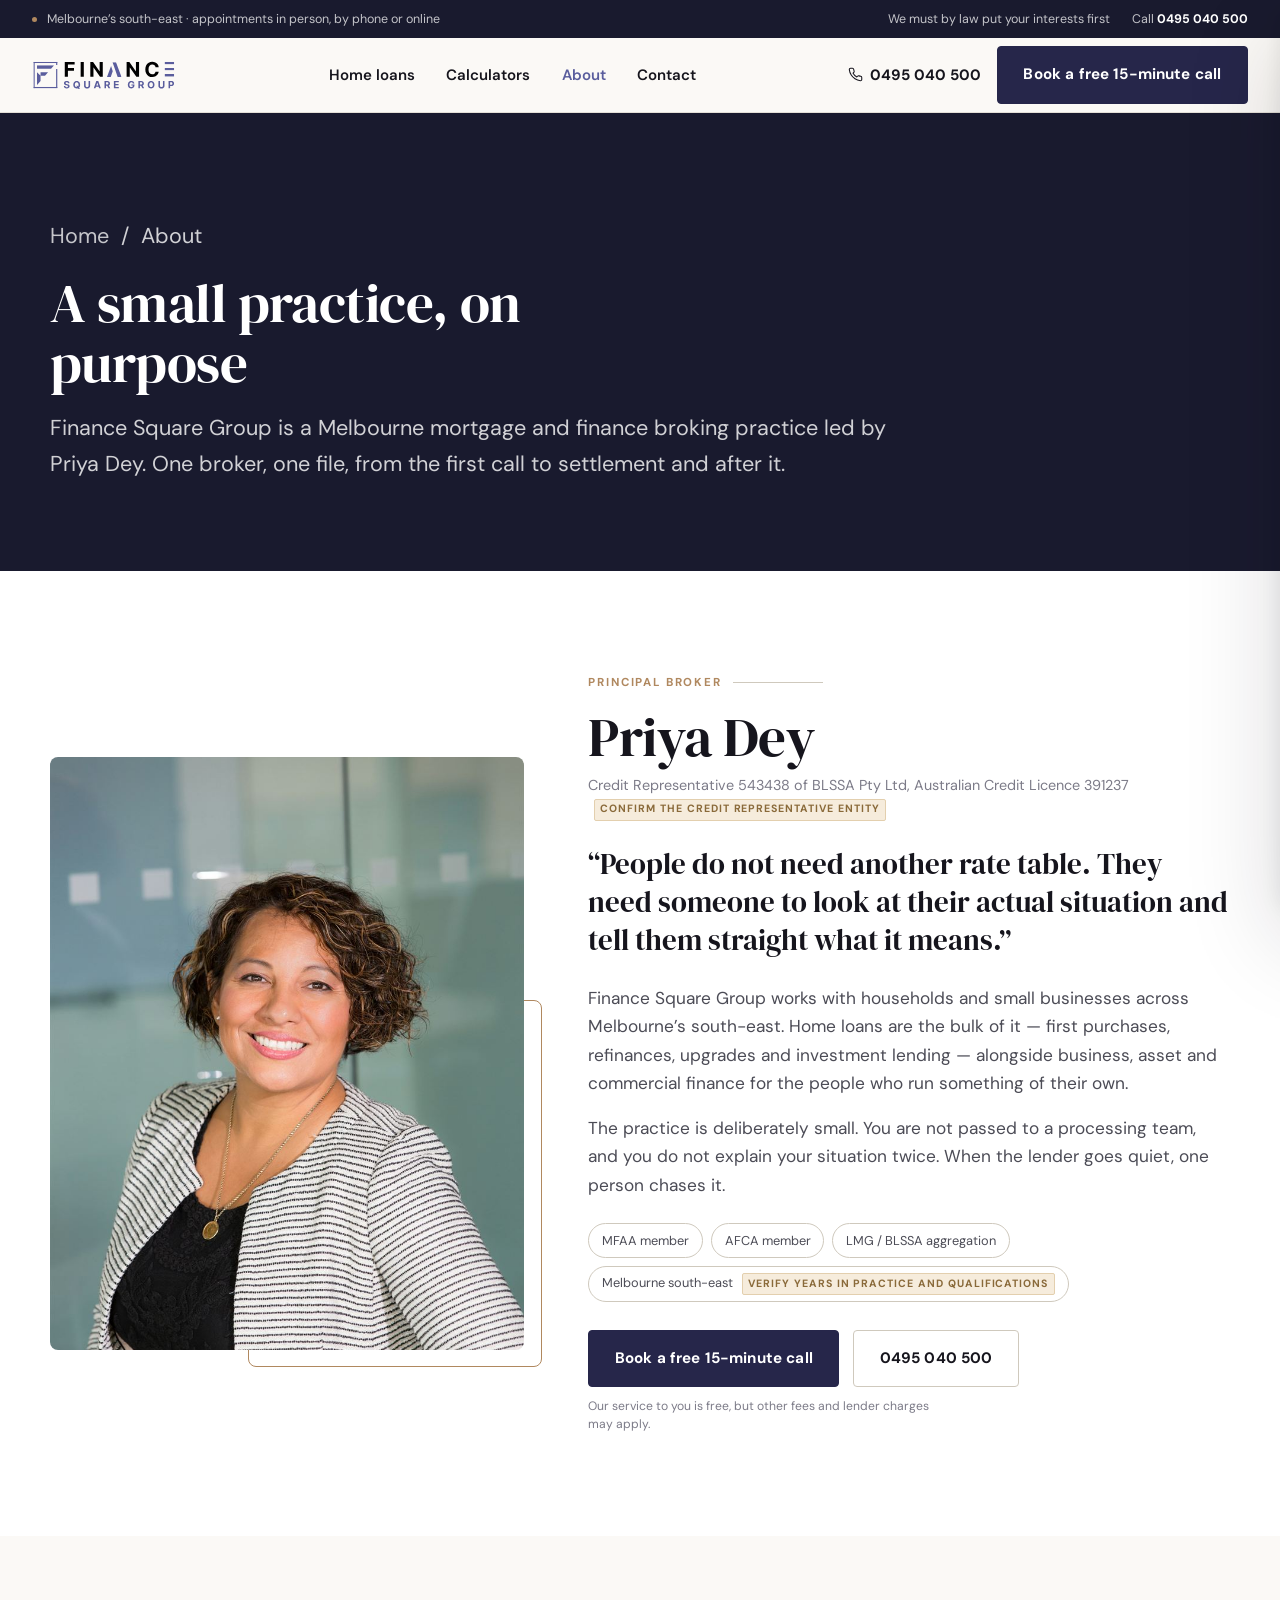
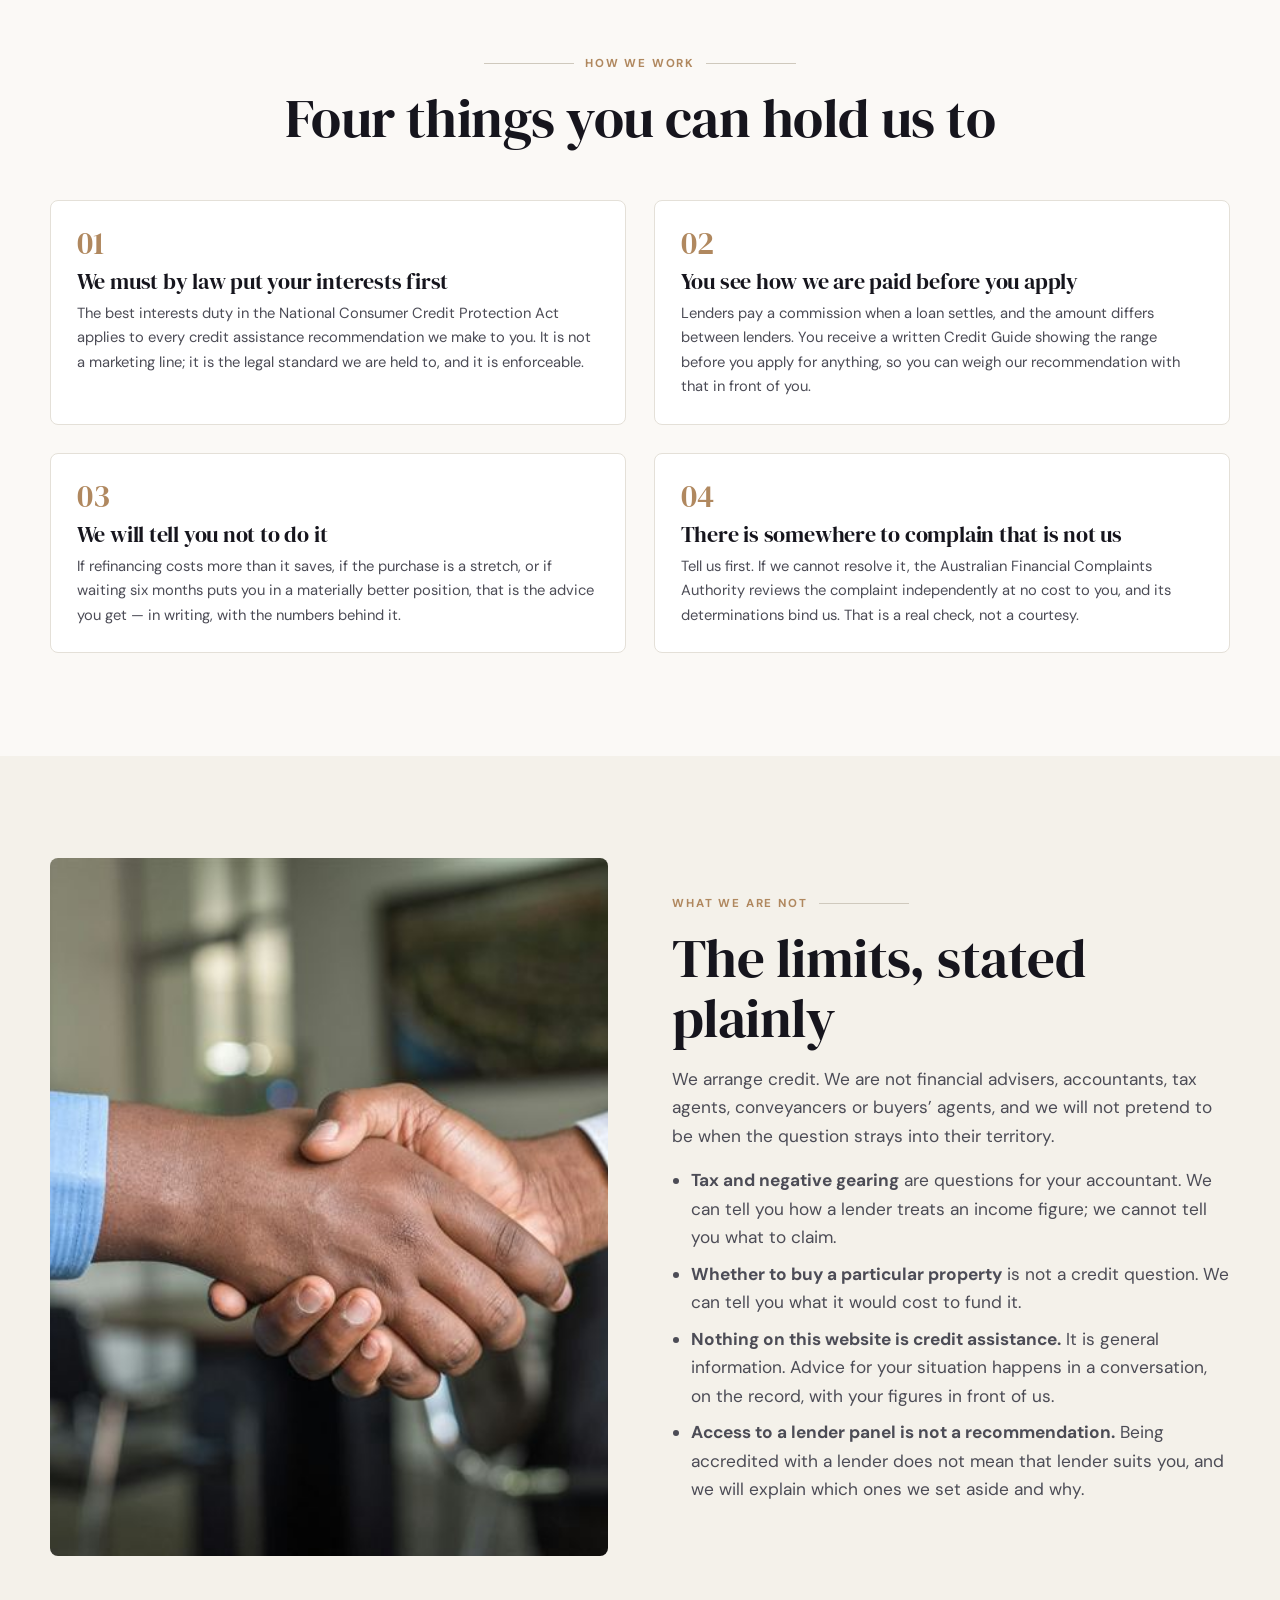
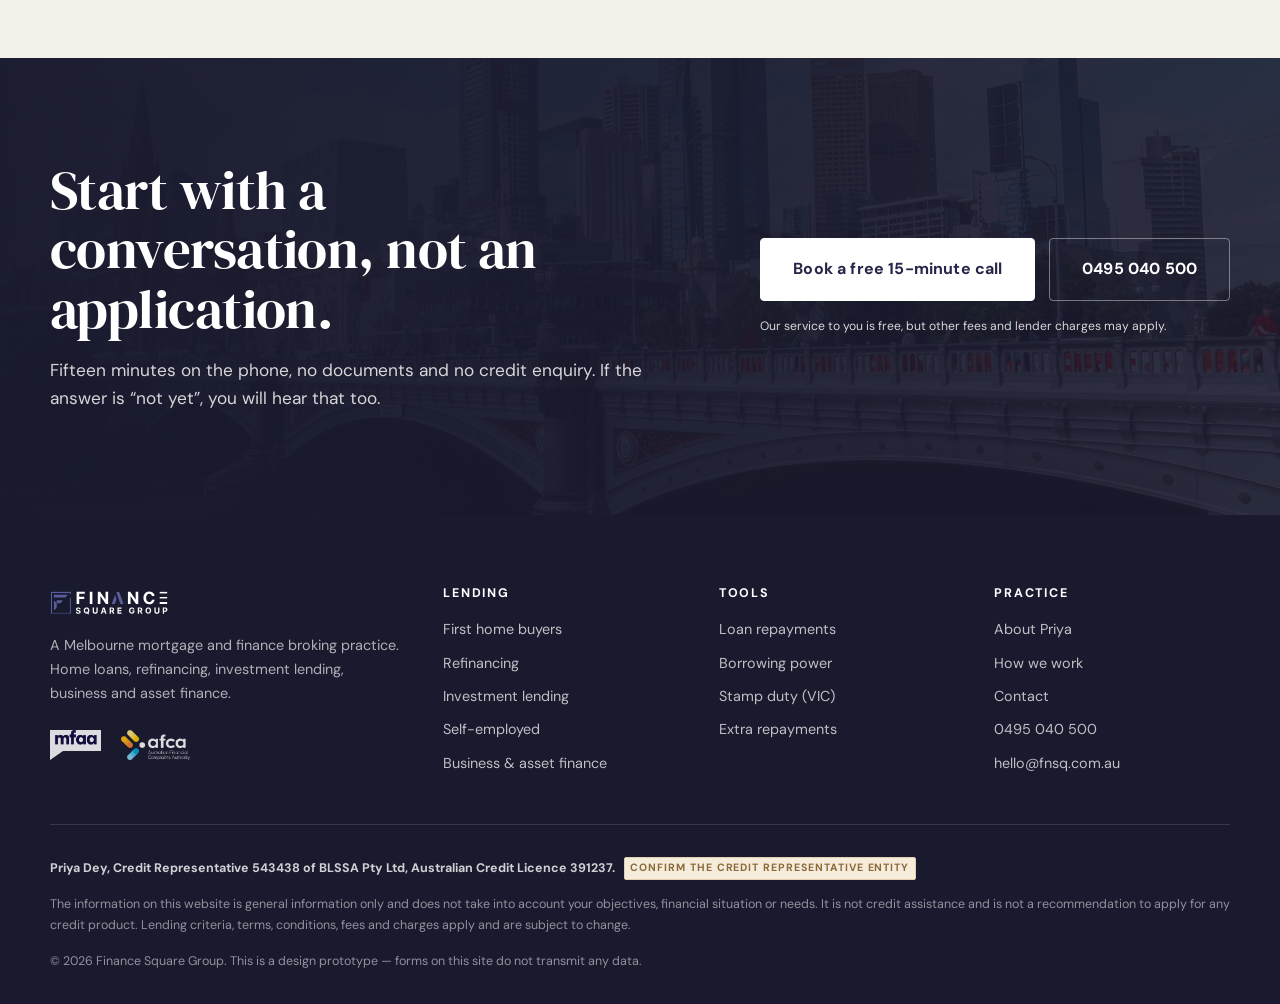
==== about.html @ 2ca4c27b "FNSQ Concept 1 "Established" — premium Australian mortgage broker Five-page static site for Finance " ====
<!DOCTYPE html>
<html lang="en-AU">
<head>
<meta charset="utf-8">
<meta name="viewport" content="width=device-width, initial-scale=1">
<title>About the practice | Finance Square Group</title>
<meta name="description" content="Finance Square Group is a small Melbourne mortgage and finance broking practice led by Priya Dey. How we work, how we are paid, and what you can hold us to.">
<link rel="preconnect" href="https://fonts.googleapis.com">
<link rel="preconnect" href="https://fonts.gstatic.com" crossorigin>
<link href="https://fonts.googleapis.com/css2?family=DM+Sans:wght@400;500;600;700;800&family=DM+Serif+Display&display=swap" rel="stylesheet">
<link rel="stylesheet" href="css/styles.css">
<link rel="icon" href="assets/brand/fnsq-logo.svg">
</head>
<body>
<a class="skip" href="#main">Skip to content</a>

<div class="utility">
  <div class="wrap-wide">
    <div class="utility-left"><span class="dot" aria-hidden="true"></span><span>Melbourne&rsquo;s south-east &middot; appointments in person, by phone or online</span></div>
    <div class="utility-right"><span class="hide-md">We must by law put your interests first</span><span class="tel">Call <a href="tel:+61495040500">0495 040 500</a></span></div>
  </div>
</div>

<header class="site-header">
  <div class="wrap-wide">
    <div class="nav">
      <a class="brand" href="index.html" aria-label="Finance Square Group home"><img src="assets/brand/fnsq-logo.svg" alt="Finance Square Group"></a>
      <ul class="nav-main">
        <li><a class="navlink" href="home-loans.html">Home loans</a></li>
        <li><a class="navlink" href="calculators.html">Calculators</a></li>
        <li><a class="navlink" href="about.html" aria-current="page">About</a></li>
        <li><a class="navlink" href="contact.html">Contact</a></li>
      </ul>
      <div class="nav-cta">
        <a class="nav-tel" href="tel:+61495040500"><svg width="15" height="15" viewBox="0 0 24 24" fill="none" aria-hidden="true"><path d="M22 16.9v3a2 2 0 01-2.2 2 19.8 19.8 0 01-8.6-3.1 19.5 19.5 0 01-6-6A19.8 19.8 0 012.1 4.2 2 2 0 014.1 2h3a2 2 0 012 1.7c.1 1 .4 1.9.7 2.8a2 2 0 01-.5 2.1L8.1 9.9a16 16 0 006 6l1.3-1.2a2 2 0 012.1-.5c.9.3 1.8.6 2.8.7a2 2 0 011.7 2z" stroke="currentColor" stroke-width="1.7" stroke-linejoin="round"/></svg><span class="telnum">0495 040 500</span></a>
        <a class="btn" href="contact.html">Book a free 15-minute call</a>
        <button class="burger" id="burger" type="button" aria-expanded="false" aria-controls="drawer" aria-label="Open menu"><span></span></button>
      </div>
    </div>
  </div>
</header>

<div class="scrim" id="scrim"></div>
<aside class="drawer" id="drawer" aria-label="Menu">
  <div class="drawer-top">
    <img src="assets/brand/fnsq-logo.svg" alt="Finance Square Group">
    <button class="drawer-close" id="drawerClose" type="button" aria-label="Close menu">&times;</button>
  </div>
  <nav>
    <a href="index.html">Home</a>
    <a href="home-loans.html">Home loans</a>
    <a href="calculators.html">Calculators</a>
    <a href="about.html">About</a>
    <a href="contact.html">Contact</a>
  </nav>
  <div class="drawer-foot">
    <a class="btn btn--block" href="contact.html">Book a free 15-minute call</a>
    <p class="freenote">Our service to you is free, but other fees and lender charges may apply.</p>
  </div>
</aside>

<main id="main">
  <section class="pagehead" data-hero>
    <div class="wrap">
      <p class="crumbs"><a href="index.html">Home</a> &nbsp;/&nbsp; About</p>
      <h1>A small practice, on purpose</h1>
      <p>Finance Square Group is a Melbourne mortgage and finance broking practice led by Priya Dey. One broker, one file, from the first call to settlement and after it.</p>
    </div>
  </section>

  <section class="section section--white">
    <div class="wrap">
      <div class="broker">
        <div class="broker-photo reveal">
          <img src="assets/img/broker-priya-1600.jpg" srcset="assets/img/broker-priya-800.jpg 800w, assets/img/broker-priya-1600.jpg 1600w" sizes="(max-width:880px) 100vw, 38vw" alt="Priya Dey, principal broker at Finance Square Group" width="1600" height="2400">
        </div>
        <div>
          <p class="eyebrow">Principal broker</p>
          <h2>Priya Dey</h2>
          <p class="small" style="margin:.4rem 0 1.6rem">Credit Representative 543438 of BLSSA Pty Ltd, Australian Credit Licence 391237 <span class="verify">confirm the credit representative entity</span></p>
          <p class="pullquote">&ldquo;People do not need another rate table. They need someone to look at their actual situation and tell them straight what it means.&rdquo;</p>
          <div class="prose">
            <p>Finance Square Group works with households and small businesses across Melbourne&rsquo;s south-east. Home loans are the bulk of it &mdash; first purchases, refinances, upgrades and investment lending &mdash; alongside business, asset and commercial finance for the people who run something of their own.</p>
            <p>The practice is deliberately small. You are not passed to a processing team, and you do not explain your situation twice. When the lender goes quiet, one person chases it.</p>
          </div>
          <ul class="creds">
            <li>MFAA member</li>
            <li>AFCA member</li>
            <li>LMG / BLSSA aggregation</li>
            <li>Melbourne south-east <span class="verify">verify years in practice and qualifications</span></li>
          </ul>
          <div class="btn-row" style="margin-top:1.75rem">
            <a class="btn" href="contact.html">Book a free 15-minute call</a>
            <a class="btn btn--ghost" href="tel:+61495040500">0495 040 500</a>
          </div>
          <p class="freenote">Our service to you is free, but other fees and lender charges may apply.</p>
        </div>
      </div>
    </div>
  </section>

  <section class="section" id="how">
    <div class="wrap">
      <div class="section-head center">
        <p class="eyebrow eyebrow--center">How we work</p>
        <h2>Four things you can hold us to</h2>
      </div>
      <div class="grid grid-2">
        <div class="icard reveal">
          <span class="num">01</span>
          <h3>We must by law put your interests first</h3>
          <p>The best interests duty in the National Consumer Credit Protection Act applies to every credit assistance recommendation we make to you. It is not a marketing line; it is the legal standard we are held to, and it is enforceable.</p>
        </div>
        <div class="icard reveal">
          <span class="num">02</span>
          <h3>You see how we are paid before you apply</h3>
          <p>Lenders pay a commission when a loan settles, and the amount differs between lenders. You receive a written Credit Guide showing the range before you apply for anything, so you can weigh our recommendation with that in front of you.</p>
        </div>
        <div class="icard reveal">
          <span class="num">03</span>
          <h3>We will tell you not to do it</h3>
          <p>If refinancing costs more than it saves, if the purchase is a stretch, or if waiting six months puts you in a materially better position, that is the advice you get &mdash; in writing, with the numbers behind it.</p>
        </div>
        <div class="icard reveal">
          <span class="num">04</span>
          <h3>There is somewhere to complain that is not us</h3>
          <p>Tell us first. If we cannot resolve it, the Australian Financial Complaints Authority reviews the complaint independently at no cost to you, and its determinations bind us. That is a real check, not a courtesy.</p>
        </div>
      </div>
    </div>
  </section>

  <section class="section section--paper2">
    <div class="wrap">
      <div class="split">
        <div class="split-media reveal">
          <img src="assets/img/handshake-1600.jpg" srcset="assets/img/handshake-800.jpg 800w, assets/img/handshake-1600.jpg 1600w" sizes="(max-width:880px) 100vw, 46vw" alt="Two people shaking hands after a meeting" loading="lazy" width="1600" height="1068">
        </div>
        <div>
          <p class="eyebrow">What we are not</p>
          <h2>The limits, stated plainly</h2>
          <div class="prose" style="margin-top:1rem">
            <p>We arrange credit. We are not financial advisers, accountants, tax agents, conveyancers or buyers&rsquo; agents, and we will not pretend to be when the question strays into their territory.</p>
            <ul>
              <li><strong>Tax and negative gearing</strong> are questions for your accountant. We can tell you how a lender treats an income figure; we cannot tell you what to claim.</li>
              <li><strong>Whether to buy a particular property</strong> is not a credit question. We can tell you what it would cost to fund it.</li>
              <li><strong>Nothing on this website is credit assistance.</strong> It is general information. Advice for your situation happens in a conversation, on the record, with your figures in front of us.</li>
              <li><strong>Access to a lender panel is not a recommendation.</strong> Being accredited with a lender does not mean that lender suits you, and we will explain which ones we set aside and why.</li>
            </ul>
          </div>
        </div>
      </div>
    </div>
  </section>

  <section class="ctaband section">
    <img class="bg" src="assets/img/melbourne-city-1600.jpg" srcset="assets/img/melbourne-city-800.jpg 800w, assets/img/melbourne-city-1600.jpg 1600w" sizes="100vw" alt="" loading="lazy">
    <div class="wrap">
      <div class="inner">
        <div>
          <h2>Start with a conversation, not an application.</h2>
          <p>Fifteen minutes on the phone, no documents and no credit enquiry. If the answer is &ldquo;not yet&rdquo;, you will hear that too.</p>
        </div>
        <div>
          <div class="btn-row">
            <a class="btn btn--onDark btn--lg" href="contact.html">Book a free 15-minute call</a>
            <a class="btn btn--ghostDark btn--lg" href="tel:+61495040500">0495 040 500</a>
          </div>
          <p class="freenote freenote--dark">Our service to you is free, but other fees and lender charges may apply.</p>
        </div>
      </div>
    </div>
  </section>
</main>

<footer class="site-footer">
  <div class="wrap">
    <div class="footer-grid">
      <div>
        <div class="footer-logo"><img src="assets/brand/fnsq-logo-white.svg" alt="Finance Square Group"></div>
        <p>A Melbourne mortgage and finance broking practice. Home loans, refinancing, investment lending, business and asset finance.</p>
        <div class="footer-badges">
          <img src="assets/brand/fnsq-badge-mfaa.png" alt="MFAA member">
          <img src="assets/brand/fnsq-badge-afca.png" alt="AFCA member">
        </div>
      </div>
      <div><h4>Lending</h4><ul>
        <li><a href="home-loans.html#first-home">First home buyers</a></li>
        <li><a href="home-loans.html#refinance">Refinancing</a></li>
        <li><a href="home-loans.html#invest">Investment lending</a></li>
        <li><a href="home-loans.html#self-employed">Self-employed</a></li>
        <li><a href="home-loans.html#business">Business &amp; asset finance</a></li>
      </ul></div>
      <div><h4>Tools</h4><ul>
        <li><a href="calculators.html">Loan repayments</a></li>
        <li><a href="calculators.html">Borrowing power</a></li>
        <li><a href="calculators.html">Stamp duty (VIC)</a></li>
        <li><a href="calculators.html">Extra repayments</a></li>
      </ul></div>
      <div><h4>Practice</h4><ul>
        <li><a href="about.html">About Priya</a></li>
        <li><a href="about.html#how">How we work</a></li>
        <li><a href="contact.html">Contact</a></li>
        <li><a href="tel:+61495040500">0495 040 500</a></li>
        <li><a href="mailto:hello@fnsq.com.au">hello@fnsq.com.au</a></li>
      </ul></div>
    </div>
    <div class="legal">
      <p><strong>Priya Dey, Credit Representative 543438 of BLSSA Pty Ltd, Australian Credit Licence 391237.</strong> <span class="verify">confirm the credit representative entity</span></p>
      <p>The information on this website is general information only and does not take into account your objectives, financial situation or needs. It is not credit assistance and is not a recommendation to apply for any credit product. Lending criteria, terms, conditions, fees and charges apply and are subject to change.</p>
      <p>&copy; <span id="year">2026</span> Finance Square Group. This is a design prototype &mdash; forms on this site do not transmit any data.</p>
    </div>
  </div>
</footer>

<div class="mobilebar" id="mobilebar">
  <a class="btn btn--ghost" href="tel:+61495040500">Call now</a>
  <a class="btn" href="contact.html">Book a call</a>
</div>

<script src="js/site.js"></script>
</body>
</html>
---- css/styles.css ----
/* ==========================================================================
   FINANCE SQUARE GROUP - CONCEPT 1 "ESTABLISHED"
   Premium Australian mortgage broker. Editorial-classic, photography-led.
   Plain CSS, no build step. Edit tokens in section 01 to re-skin.
   --------------------------------------------------------------------------
   01 Tokens          08 Trust strip     15 Testimonials
   02 Reset & base    09 Cards & grids   16 FAQ
   03 Layout          10 Split feature   17 CTA band
   04 Typography      11 Lender panel    18 Forms
   05 Buttons         12 Calculators     19 Footer
   06 Header/nav      13 Process         20 Utilities & motion
   07 Hero            14 Broker
   ========================================================================== */

/* 01 Tokens ------------------------------------------------------------- */
:root{
  --ink:#16151d;
  --ink-soft:#4c4c56;
  --muted:#7c7b88;
  --indigo:#5a5d9d;
  --indigo-deep:#26264a;
  --indigo-night:#191a2e;
  --tan:#b0885f;
  --tan-soft:#e9dccc;
  --green:#3f7a63;

  --paper:#fbf9f6;
  --paper-2:#f4f1ea;
  --white:#ffffff;
  --line:#e4e0d8;
  --line-strong:#cfc9bd;

  --serif:"DM Serif Display",Georgia,"Times New Roman",serif;
  --sans:"DM Sans",-apple-system,BlinkMacSystemFont,"Segoe UI",Roboto,Helvetica,Arial,sans-serif;

  --step--1:clamp(.82rem,.79rem + .14vw,.9rem);
  --step-0:clamp(1rem,.96rem + .18vw,1.08rem);
  --step-1:clamp(1.15rem,1.08rem + .34vw,1.35rem);
  --step-2:clamp(1.4rem,1.26rem + .7vw,1.85rem);
  --step-3:clamp(1.75rem,1.5rem + 1.25vw,2.6rem);
  --step-4:clamp(2.15rem,1.7rem + 2.2vw,3.6rem);
  --step-5:clamp(2.5rem,1.85rem + 3.1vw,4.35rem);

  --gap:1.25rem;
  --pad:clamp(1.15rem,4vw,2rem);
  --section:clamp(3.5rem,8vw,7rem);
  --wrap:1180px;
  --wrap-wide:1400px;

  --radius:4px;
  --radius-lg:8px;
  --shadow-sm:0 1px 2px rgba(22,21,29,.05),0 4px 14px rgba(22,21,29,.05);
  --shadow:0 2px 6px rgba(22,21,29,.06),0 18px 46px rgba(22,21,29,.10);
  --shadow-lg:0 8px 20px rgba(22,21,29,.08),0 40px 90px rgba(22,21,29,.16);
  --ease:cubic-bezier(.22,.61,.36,1);
}

/* 02 Reset & base ------------------------------------------------------- */
*,*::before,*::after{box-sizing:border-box}
html{-webkit-text-size-adjust:100%;scroll-behavior:smooth}
@media (prefers-reduced-motion:reduce){html{scroll-behavior:auto}}
body{
  margin:0;background:var(--paper);color:var(--ink-soft);
  font-family:var(--sans);font-size:var(--step-0);line-height:1.65;
  -webkit-font-smoothing:antialiased;overflow-x:hidden;
}
img,svg,video{max-width:100%;display:block}
img{height:auto}
a{color:inherit}
button,input,select,textarea{font:inherit;color:inherit}
hr{border:0;border-top:1px solid var(--line);margin:0}
::selection{background:var(--tan);color:#fff}
:focus-visible{outline:2px solid var(--indigo);outline-offset:3px;border-radius:2px}
.skip{position:absolute;left:-9999px;top:0;background:var(--indigo-deep);color:#fff;padding:.7rem 1rem;z-index:200}
.skip:focus{left:.5rem;top:.5rem}

/* 03 Layout ------------------------------------------------------------- */
.wrap{width:min(100% - (var(--pad) * 2),var(--wrap));margin-inline:auto}
.wrap-wide{width:min(100% - (var(--pad) * 2),var(--wrap-wide));margin-inline:auto}
.section{padding-block:var(--section)}
.section--tight{padding-block:clamp(2.5rem,5vw,4rem)}
.section--paper2{background:var(--paper-2)}
.section--white{background:var(--white)}
.stack>*+*{margin-top:var(--gap)}
.center{text-align:center}

/* 04 Typography --------------------------------------------------------- */
h1,h2,h3,h4{font-family:var(--serif);font-weight:400;color:var(--ink);line-height:1.08;margin:0;letter-spacing:-.01em}
h1{font-size:var(--step-5)}
h2{font-size:var(--step-4)}
h3{font-size:var(--step-2)}
h4{font-size:var(--step-1)}
p{margin:0}
.lede{font-size:var(--step-1);line-height:1.55;color:var(--ink-soft);max-width:60ch}
.eyebrow{
  font-family:var(--sans);font-size:.72rem;font-weight:700;letter-spacing:.16em;
  text-transform:uppercase;color:var(--tan);display:flex;align-items:center;gap:.7rem;margin:0 0 1rem
}
.eyebrow::after{content:"";flex:1;height:1px;background:var(--line-strong);max-width:90px}
.eyebrow--center{justify-content:center}
.eyebrow--center::before{content:"";flex:1;height:1px;background:var(--line-strong);max-width:90px}
.section-head{max-width:64ch;margin-bottom:clamp(2rem,4vw,3.25rem)}
.section-head.center{margin-inline:auto}
.section-head p{margin-top:1rem}
.small{font-size:var(--step--1);color:var(--muted);line-height:1.6}
.fineprint{font-size:.82rem;line-height:1.62;color:var(--muted)}
.verify{
  display:inline-block;font-size:.66rem;letter-spacing:.09em;text-transform:uppercase;
  font-weight:700;color:#8a6a3a;background:#f6ecdc;border:1px solid #e3cfae;
  border-radius:2px;padding:.1rem .35rem;vertical-align:middle;margin-left:.35rem
}

/* 05 Buttons ------------------------------------------------------------ */
.btn{
  --btn-bg:var(--indigo-deep);--btn-fg:#fff;--btn-bd:var(--indigo-deep);
  display:inline-flex;align-items:center;justify-content:center;gap:.6rem;
  background:var(--btn-bg);color:var(--btn-fg);border:1px solid var(--btn-bd);
  padding:.95rem 1.6rem;font-weight:700;font-size:.95rem;letter-spacing:.01em;
  border-radius:var(--radius);cursor:pointer;text-decoration:none;
  transition:transform .18s var(--ease),background .18s var(--ease),box-shadow .18s var(--ease);
  text-align:center
}
.btn:hover{transform:translateY(-2px);box-shadow:var(--shadow-sm)}
.btn:active{transform:translateY(0)}
.btn--tan{--btn-bg:var(--tan);--btn-bd:var(--tan)}
.btn--ghost{--btn-bg:transparent;--btn-fg:var(--ink);--btn-bd:var(--line-strong)}
.btn--ghost:hover{--btn-bd:var(--ink)}
.btn--onDark{--btn-bg:#fff;--btn-fg:var(--indigo-deep);--btn-bd:#fff}
.btn--ghostDark{--btn-bg:transparent;--btn-fg:#fff;--btn-bd:rgba(255,255,255,.4)}
.btn--ghostDark:hover{--btn-bd:#fff}
.btn--lg{padding:1.1rem 2rem;font-size:1rem}
.btn--block{width:100%}
.btn-row{display:flex;flex-wrap:wrap;gap:.85rem;align-items:center}
.arrowlink{
  display:inline-flex;align-items:center;gap:.5rem;font-weight:700;font-size:.92rem;
  color:var(--indigo);text-decoration:none;border-bottom:1px solid transparent;padding-bottom:2px
}
.arrowlink:hover{border-bottom-color:currentColor}
.arrowlink svg{transition:transform .2s var(--ease)}
.arrowlink:hover svg{transform:translateX(3px)}
.freenote{font-size:.76rem;color:var(--muted);line-height:1.5;max-width:46ch;margin-top:.6rem}
.freenote--dark{color:rgba(255,255,255,.62)}

/* 06 Header / navigation ------------------------------------------------ */
.utility{background:var(--indigo-night);color:rgba(255,255,255,.74);font-size:.78rem}
.utility .wrap-wide{display:flex;align-items:center;justify-content:space-between;gap:1rem;min-height:38px;padding-block:.35rem}
.utility a{color:#fff;text-decoration:none;font-weight:700}
.utility a:hover{text-decoration:underline}
.utility-left{display:flex;align-items:center;gap:.6rem}
.utility-right{display:flex;align-items:center;gap:1.4rem}
.dot{width:5px;height:5px;border-radius:50%;background:var(--tan);flex:none}
@media (max-width:900px){.utility-right .hide-md{display:none}}
@media (max-width:640px){.utility{font-size:.72rem}.utility-left{display:none}.utility .wrap-wide{justify-content:center}}

.site-header{
  position:sticky;top:0;z-index:100;background:rgba(251,249,246,.94);
  backdrop-filter:saturate(160%) blur(10px);border-bottom:1px solid var(--line);
  transition:box-shadow .25s var(--ease)
}
.site-header.is-stuck{box-shadow:0 6px 24px rgba(22,21,29,.07)}
.nav{display:flex;align-items:center;gap:1.5rem;min-height:74px}
.brand{display:flex;align-items:center;flex:none;text-decoration:none}
.brand img{height:30px;width:auto}
.nav-main{display:flex;align-items:center;gap:.25rem;padding:0;margin:0 auto}
.nav-main>li{list-style:none;position:relative}
.navlink{
  display:inline-flex;align-items:center;gap:.35rem;padding:.6rem .85rem;
  text-decoration:none;color:var(--ink);font-weight:600;font-size:.94rem;border-radius:var(--radius);
  transition:color .18s var(--ease),background .18s var(--ease);background:none;border:0;cursor:pointer
}
.navlink:hover,.navlink[aria-expanded="true"]{color:var(--indigo);background:rgba(90,93,157,.07)}
.navlink[aria-current="page"]{color:var(--indigo)}
.navlink .chev{transition:transform .2s var(--ease)}
.navlink[aria-expanded="true"] .chev{transform:rotate(180deg)}
.nav-cta{display:flex;align-items:center;gap:1rem;flex:none}
.nav-tel{text-decoration:none;font-weight:700;color:var(--ink);font-size:.94rem;white-space:nowrap;display:flex;align-items:center;gap:.45rem}
.nav-tel:hover{color:var(--indigo)}

.mega{
  position:absolute;top:calc(100% + 10px);left:50%;transform:translateX(-50%) translateY(-6px);
  width:min(92vw,720px);background:var(--white);border:1px solid var(--line);
  border-radius:var(--radius-lg);box-shadow:var(--shadow-lg);padding:1.5rem;
  display:grid;grid-template-columns:repeat(2,1fr);gap:.4rem 1.5rem;
  opacity:0;visibility:hidden;pointer-events:none;transition:opacity .18s var(--ease),transform .18s var(--ease)
}
.mega[data-open="true"]{opacity:1;visibility:visible;pointer-events:auto;transform:translateX(-50%) translateY(0)}
.mega-item{display:block;padding:.75rem .85rem;border-radius:var(--radius);text-decoration:none;transition:background .16s var(--ease)}
.mega-item:hover{background:var(--paper-2)}
.mega-item strong{display:block;color:var(--ink);font-family:var(--serif);font-size:1.05rem;font-weight:400;margin-bottom:.15rem}
.mega-item span{display:block;font-size:.83rem;color:var(--muted);line-height:1.45}
.mega-foot{grid-column:1/-1;border-top:1px solid var(--line);margin-top:.6rem;padding-top:.9rem;font-size:.8rem;color:var(--muted)}

.burger{
  display:none;flex:none;width:44px;height:44px;border:1px solid var(--line-strong);
  background:transparent;border-radius:var(--radius);cursor:pointer;align-items:center;justify-content:center
}
.burger span{display:block;width:19px;height:1.5px;background:var(--ink);position:relative;transition:.2s var(--ease)}
.burger span::before,.burger span::after{content:"";position:absolute;left:0;width:19px;height:1.5px;background:var(--ink);transition:.2s var(--ease)}
.burger span::before{top:-6px}
.burger span::after{top:6px}
.burger[aria-expanded="true"] span{background:transparent}
.burger[aria-expanded="true"] span::before{top:0;transform:rotate(45deg)}
.burger[aria-expanded="true"] span::after{top:0;transform:rotate(-45deg)}
.drawer{
  position:fixed;inset:0 0 0 auto;width:min(92vw,400px);background:var(--paper);
  z-index:120;transform:translateX(100%);transition:transform .32s var(--ease);
  overflow-y:auto;padding:1.25rem var(--pad) 3rem;box-shadow:var(--shadow-lg);display:flex;flex-direction:column
}
.drawer[data-open="true"]{transform:translateX(0)}
.drawer-top{display:flex;justify-content:space-between;align-items:center;margin-bottom:1.5rem}
.drawer-top img{height:26px}
.drawer-close{width:44px;height:44px;border:1px solid var(--line-strong);background:none;border-radius:var(--radius);cursor:pointer;font-size:1.3rem;line-height:1}
.drawer nav a{display:block;padding:.95rem 0;border-bottom:1px solid var(--line);text-decoration:none;color:var(--ink);font-family:var(--serif);font-size:1.35rem}
.drawer nav a.sub{font-family:var(--sans);font-size:.95rem;padding-left:1rem;color:var(--ink-soft)}
.drawer-foot{margin-top:auto;padding-top:2rem}
.scrim{position:fixed;inset:0;background:rgba(25,26,46,.5);z-index:110;opacity:0;visibility:hidden;transition:.28s var(--ease)}
.scrim[data-open="true"]{opacity:1;visibility:visible}
@media (max-width:1040px){
  .nav-main{display:none}
  .burger{display:flex}
  .nav-cta .btn{display:none}
}
@media (max-width:520px){.nav-tel .telnum{display:none}}

/* 07 Hero --------------------------------------------------------------- */
.hero{position:relative;isolation:isolate;background:var(--indigo-night);color:#fff;overflow:hidden}
.hero-media{position:absolute;inset:0;z-index:-2}
.hero-media img{width:100%;height:100%;object-fit:cover;object-position:62% 50%}
.hero::after{
  content:"";position:absolute;inset:0;z-index:-1;
  background:linear-gradient(100deg,rgba(20,20,38,.94) 0%,rgba(20,20,38,.82) 38%,rgba(20,20,38,.34) 72%,rgba(20,20,38,.18) 100%)
}
.hero-inner{padding-block:clamp(2.5rem,5vw,3.75rem) clamp(4.5rem,7vw,5.25rem);max-width:44rem}
.hero h1{color:#fff;font-size:var(--step-5);margin-bottom:1.15rem}
.hero h1 em{font-style:normal;color:var(--tan-soft)}
.hero .lede{color:rgba(255,255,255,.85);max-width:36rem;font-size:var(--step-1)}
.hero .btn-row{margin-top:2rem}
.hero-flag{
  display:inline-flex;align-items:center;gap:.6rem;border:1px solid rgba(255,255,255,.28);
  border-radius:100px;padding:.4rem .95rem .4rem .55rem;font-size:.78rem;letter-spacing:.04em;
  color:rgba(255,255,255,.86);margin-bottom:1.5rem
}
.hero-flag b{color:#fff;font-weight:700}
@media (max-width:600px){
  .hero-flag{border-radius:4px;padding:.35rem .7rem .35rem .5rem;font-size:.72rem;line-height:1.3}
  .hero-flag .flag-tail{display:none}
}
.hero-badges{display:flex;gap:1.5rem;align-items:center;margin-top:1.9rem;flex-wrap:wrap}
.hero-badges img{height:30px;width:auto;opacity:.92}
.hero-badges .bsep{width:1px;height:26px;background:rgba(255,255,255,.22)}
.hero-badges .btext{font-size:.78rem;color:rgba(255,255,255,.7);line-height:1.4;max-width:22ch}

.hero-card-wrap{position:relative;z-index:5;margin-top:-4.5rem}
.hero-card{
  background:var(--white);border:1px solid var(--line);border-radius:var(--radius-lg);
  box-shadow:var(--shadow-lg);padding:clamp(1.5rem,3vw,2.25rem);
  display:grid;grid-template-columns:1.05fr 1fr;gap:clamp(1.5rem,3vw,2.5rem);align-items:center
}
.hero-card h2{font-size:var(--step-2);margin-bottom:.6rem}
.mini-fields{display:grid;grid-template-columns:1fr 1fr;gap:.9rem}
.mini-out{
  background:var(--paper-2);border:1px solid var(--line);border-radius:var(--radius);
  padding:1.1rem 1.25rem;margin-top:1.1rem;display:flex;justify-content:space-between;align-items:baseline;gap:1rem;flex-wrap:wrap
}
.mini-out .lbl{font-size:.74rem;text-transform:uppercase;letter-spacing:.1em;color:var(--muted);font-weight:700}
.mini-out .val{font-family:var(--serif);font-size:var(--step-2);color:var(--indigo-deep);line-height:1}
@media (max-width:900px){
  .hero-card{grid-template-columns:1fr}
  .hero-card-wrap{margin-top:-3rem}
}
@media (max-width:560px){.mini-fields{grid-template-columns:1fr}}

/* 08 Trust strip -------------------------------------------------------- */
.trustbar{border-block:1px solid var(--line);background:var(--white)}
.trustbar ul{display:grid;grid-template-columns:repeat(4,1fr);list-style:none;margin:0;padding:0}
.trustbar li{padding:1.6rem var(--pad);border-left:1px solid var(--line);text-align:center}
.trustbar li:first-child{border-left:0}
.trustbar .k{font-family:var(--serif);font-size:var(--step-2);color:var(--indigo-deep);display:block;line-height:1.1}
.trustbar .v{font-size:.82rem;color:var(--muted);display:block;margin-top:.3rem}
@media (max-width:760px){
  .trustbar ul{grid-template-columns:repeat(2,1fr)}
  .trustbar li:nth-child(3){border-left:0}
  .trustbar li:nth-child(n+3){border-top:1px solid var(--line)}
}

/* 09 Cards & grids ------------------------------------------------------ */
.grid{display:grid;gap:clamp(1.1rem,2.2vw,1.75rem)}
.grid-2{grid-template-columns:repeat(2,1fr)}
.grid-3{grid-template-columns:repeat(3,1fr)}
.grid-4{grid-template-columns:repeat(4,1fr)}
@media (max-width:980px){.grid-4{grid-template-columns:repeat(2,1fr)}.grid-3{grid-template-columns:repeat(2,1fr)}}
@media (max-width:680px){.grid-2,.grid-3,.grid-4{grid-template-columns:1fr}}

.pcard{
  background:var(--white);border:1px solid var(--line);border-radius:var(--radius-lg);
  overflow:hidden;display:flex;flex-direction:column;text-decoration:none;
  transition:transform .25s var(--ease),box-shadow .25s var(--ease),border-color .25s var(--ease)
}
.pcard:hover{transform:translateY(-4px);box-shadow:var(--shadow);border-color:var(--line-strong)}
.pcard-media{aspect-ratio:4/3;overflow:hidden;background:var(--paper-2)}
.pcard-media img{width:100%;height:100%;object-fit:cover;transition:transform .6s var(--ease)}
.pcard:hover .pcard-media img{transform:scale(1.045)}
.pcard-body{padding:1.4rem 1.4rem 1.6rem;display:flex;flex-direction:column;flex:1;gap:.6rem}
.pcard-body h3{font-size:var(--step-1)}
.pcard-body p{font-size:.92rem;color:var(--ink-soft)}
.pcard-body .arrowlink{margin-top:auto;padding-top:.6rem}

.icard{background:var(--white);border:1px solid var(--line);border-radius:var(--radius-lg);padding:1.6rem}
.icard .num{font-family:var(--serif);font-size:2rem;color:var(--tan);line-height:1;display:block;margin-bottom:.7rem}
.icard h3{font-size:var(--step-1);margin-bottom:.5rem}
.icard p{font-size:.92rem}

/* 10 Split feature ------------------------------------------------------ */
.split{display:grid;grid-template-columns:1fr 1fr;gap:clamp(2rem,5vw,4.5rem);align-items:center}
.split-media{position:relative}
.split-media img{border-radius:var(--radius-lg);width:100%;aspect-ratio:4/5;object-fit:cover}
.split-media .stamp{
  position:absolute;right:-1.25rem;bottom:1.75rem;background:var(--indigo-deep);color:#fff;
  padding:1.1rem 1.4rem;border-radius:var(--radius-lg);max-width:16rem;box-shadow:var(--shadow)
}
.split-media .stamp b{font-family:var(--serif);font-size:1.4rem;display:block;line-height:1.15}
.split-media .stamp span{font-size:.8rem;color:rgba(255,255,255,.75);display:block;margin-top:.25rem}
.checklist{list-style:none;padding:0;margin:1.5rem 0 0;display:grid;gap:1rem}
.checklist li{display:grid;grid-template-columns:auto 1fr;gap:.85rem;align-items:start}
.checklist .tick{
  width:22px;height:22px;border-radius:50%;background:var(--tan-soft);color:var(--tan);
  display:grid;place-items:center;flex:none;margin-top:.2rem
}
.checklist strong{color:var(--ink);display:block;font-weight:700}
.checklist span{font-size:.92rem}
@media (max-width:880px){
  .split{grid-template-columns:1fr}
  .split-media img{aspect-ratio:16/10}
  .split-media .stamp{right:1rem;bottom:1rem;max-width:14rem}
}

/* 11 Lender panel ------------------------------------------------------- */
.lenders{display:grid;grid-template-columns:repeat(8,1fr);gap:1px;background:var(--line);border:1px solid var(--line);border-radius:var(--radius-lg);overflow:hidden}
.lenders div{background:var(--white);display:grid;place-items:center;padding:1.3rem 1rem;aspect-ratio:16/9}
.lenders img{max-height:32px;width:auto;object-fit:contain;filter:grayscale(1);opacity:.62;transition:.25s var(--ease)}
.lenders div:hover img{filter:grayscale(0);opacity:1}
@media (max-width:1000px){.lenders{grid-template-columns:repeat(4,1fr)}}
@media (max-width:560px){.lenders{grid-template-columns:repeat(3,1fr)}.lenders img{max-height:24px}}

/* 12 Calculators -------------------------------------------------------- */
.calc{background:var(--white);border:1px solid var(--line);border-radius:var(--radius-lg);overflow:hidden;box-shadow:var(--shadow-sm)}
.calc-tabs{display:flex;border-bottom:1px solid var(--line);background:var(--paper-2);overflow-x:auto;scrollbar-width:none}
.calc-tabs::-webkit-scrollbar{display:none}
.calc-tab{
  appearance:none;background:none;border:0;border-bottom:2px solid transparent;
  padding:1.05rem 1.5rem;font-weight:700;font-size:.92rem;color:var(--muted);cursor:pointer;white-space:nowrap;
  transition:.18s var(--ease)
}
.calc-tab:hover{color:var(--ink)}
.calc-tab[aria-selected="true"]{color:var(--indigo-deep);background:var(--white);border-bottom-color:var(--tan)}
.calc-panel{padding:clamp(1.5rem,3.5vw,2.5rem)}
.calc-panel[hidden]{display:none}
.calc-grid{display:grid;grid-template-columns:1.15fr .85fr;gap:clamp(1.75rem,4vw,3rem);align-items:start}
@media (max-width:880px){.calc-grid{grid-template-columns:1fr}}
.field{display:block;min-width:0}
.field label,.flabel{display:block;font-size:.82rem;font-weight:700;color:var(--ink);margin-bottom:.4rem}
.field .hint{font-size:.76rem;color:var(--muted);margin-top:.35rem;display:block}
.control{
  width:100%;background:var(--paper);border:1px solid var(--line-strong);border-radius:var(--radius);
  padding:.8rem .9rem;font-size:1rem;transition:border-color .18s var(--ease),box-shadow .18s var(--ease)
}
.control:focus{outline:0;border-color:var(--indigo);box-shadow:0 0 0 3px rgba(90,93,157,.14)}
.control[aria-invalid="true"]{border-color:#b4483f;box-shadow:0 0 0 3px rgba(180,72,63,.12)}
.prefix{position:relative}
.prefix .control{padding-left:1.85rem}
.prefix::before{content:"$";position:absolute;left:.85rem;top:50%;transform:translateY(-50%);color:var(--muted);font-weight:700;pointer-events:none}
.suffix-pa{position:relative}
.suffix-pa .control{padding-right:3rem}
.suffix-pa::after{content:"p.a.";position:absolute;right:.8rem;top:50%;transform:translateY(-50%);color:var(--muted);font-size:.8rem;pointer-events:none}
.fieldset{border:0;padding:0;margin:0;display:grid;gap:1.1rem}
.fieldrow{display:grid;grid-template-columns:1fr 1fr;gap:1.1rem}
@media (max-width:560px){.fieldrow{grid-template-columns:1fr}}
input[type=range]{width:100%;accent-color:var(--indigo);margin-top:.5rem}
.segbar{display:flex;gap:.4rem;flex-wrap:wrap}
.seg{
  appearance:none;background:var(--paper);border:1px solid var(--line-strong);border-radius:100px;
  padding:.5rem 1rem;font-size:.86rem;font-weight:600;cursor:pointer;transition:.16s var(--ease)
}
.seg:hover{border-color:var(--ink)}
a.seg{text-decoration:none;color:var(--ink)}
.seg[aria-checked="true"]{background:var(--indigo-deep);border-color:var(--indigo-deep);color:#fff}
.result{background:var(--indigo-night);color:#fff;border-radius:var(--radius-lg);padding:1.75rem;position:sticky;top:110px}
.result .rlbl{font-size:.74rem;text-transform:uppercase;letter-spacing:.12em;color:rgba(255,255,255,.6);font-weight:700}
.result .rval{font-family:var(--serif);font-size:clamp(1.9rem,5vw,2.7rem);line-height:1;margin:.5rem 0 .2rem;color:#fff}
.result .rsub{font-size:.86rem;color:rgba(255,255,255,.7)}
.result hr{border-top-color:rgba(255,255,255,.14);margin:1.35rem 0}
.rrow{display:flex;justify-content:space-between;gap:1rem;font-size:.88rem;padding:.35rem 0}
.rrow span:first-child{color:rgba(255,255,255,.68)}
.rrow span:last-child{font-weight:700;color:#fff}
.result .btn{margin-top:1.35rem}
.assume{margin-top:1.1rem;font-size:.76rem;color:rgba(255,255,255,.55);line-height:1.55}
@media (max-width:880px){.result{position:static}}

/* 13 Process ------------------------------------------------------------ */
.steps{display:grid;grid-template-columns:repeat(4,1fr);gap:0;position:relative}
.steps::before{content:"";position:absolute;top:26px;left:12%;right:12%;height:1px;background:var(--line-strong)}
.step{text-align:center;padding:0 1rem;position:relative}
.step .sn{
  width:52px;height:52px;border-radius:50%;background:var(--paper);border:1px solid var(--line-strong);
  display:grid;place-items:center;margin:0 auto 1.15rem;font-family:var(--serif);font-size:1.3rem;
  color:var(--indigo-deep);position:relative;z-index:1
}
.section--paper2 .step .sn{background:var(--paper-2)}
.step h3{font-size:1.05rem;margin-bottom:.45rem}
.step p{font-size:.88rem}
@media (max-width:880px){
  .steps{grid-template-columns:1fr;gap:2rem}
  .steps::before{left:26px;right:auto;top:26px;bottom:26px;width:1px;height:auto}
  .step{text-align:left;display:grid;grid-template-columns:52px 1fr;gap:1.25rem;padding:0}
  .step .sn{margin:0}
}

/* 14 Broker ------------------------------------------------------------- */
.broker{display:grid;grid-template-columns:.85fr 1.15fr;gap:clamp(2rem,5vw,4rem);align-items:center}
.broker-photo{position:relative;isolation:isolate}
.broker-photo img{width:100%;aspect-ratio:4/5;object-fit:cover;object-position:50% 18%;border-radius:var(--radius-lg)}
.broker-photo::before{
  content:"";position:absolute;inset:auto -1.1rem -1.1rem auto;width:62%;height:62%;
  border:1px solid var(--tan);border-radius:var(--radius-lg);z-index:-1
}
.pullquote{font-family:var(--serif);font-size:var(--step-2);line-height:1.3;color:var(--ink);margin:0 0 1.5rem}
.creds{list-style:none;margin:1.5rem 0 0;padding:0;display:flex;flex-wrap:wrap;gap:.5rem}
.creds li{font-size:.8rem;border:1px solid var(--line-strong);border-radius:100px;padding:.35rem .8rem;color:var(--ink-soft)}
@media (max-width:880px){.broker{grid-template-columns:1fr}.broker-photo img{aspect-ratio:3/2;object-position:50% 22%}}

/* 15 Testimonials ------------------------------------------------------- */
.tslider{position:relative}
.tviewport{overflow:hidden}
.ttrack{display:flex;transition:transform .5s var(--ease)}
.tslide{flex:0 0 100%;min-width:0;padding:0 .25rem}
.tcard{
  background:var(--white);border:1px solid var(--line);border-radius:var(--radius-lg);
  padding:clamp(1.75rem,4vw,3rem);display:grid;grid-template-columns:auto 1fr;gap:clamp(1.5rem,3vw,2.5rem);align-items:center
}
.tcard img{width:118px;height:118px;border-radius:50%;object-fit:cover;flex:none}
.tcard blockquote{margin:0;font-family:var(--serif);font-size:var(--step-2);line-height:1.32;color:var(--ink)}
.tcard cite{display:block;font-style:normal;margin-top:1.1rem;font-size:.88rem;color:var(--muted)}
.tcard cite b{display:block;color:var(--ink);font-size:.98rem;font-family:var(--sans)}
.tnav{display:flex;align-items:center;justify-content:center;gap:1rem;margin-top:1.75rem}
.tbtn{width:44px;height:44px;border-radius:50%;border:1px solid var(--line-strong);background:var(--white);cursor:pointer;display:grid;place-items:center;transition:.18s var(--ease)}
.tbtn:hover{border-color:var(--ink);transform:translateY(-2px)}
.tdots{display:flex;gap:.5rem}
.tdot{width:8px;height:8px;border-radius:50%;border:0;background:var(--line-strong);cursor:pointer;padding:0;transition:.2s var(--ease)}
.tdot[aria-current="true"]{background:var(--tan);width:24px;border-radius:100px}
@media (max-width:680px){
  .tcard{grid-template-columns:1fr;text-align:center;justify-items:center}
  .tcard img{width:88px;height:88px}
}

/* 16 FAQ ---------------------------------------------------------------- */
.faq{border-top:1px solid var(--line)}
.faq details{border-bottom:1px solid var(--line)}
.faq summary{
  list-style:none;cursor:pointer;padding:1.4rem 3rem 1.4rem 0;position:relative;
  font-family:var(--serif);font-size:var(--step-1);color:var(--ink);transition:color .18s var(--ease)
}
.faq summary::-webkit-details-marker{display:none}
.faq summary:hover{color:var(--indigo)}
.faq summary::after{
  content:"";position:absolute;right:.5rem;top:50%;width:11px;height:11px;
  border-right:1.5px solid var(--tan);border-bottom:1.5px solid var(--tan);
  transform:translateY(-70%) rotate(45deg);transition:transform .22s var(--ease)
}
.faq details[open] summary::after{transform:translateY(-30%) rotate(225deg)}
.faq .answer{padding:0 3rem 1.6rem 0;max-width:72ch}
.faq .answer p+p{margin-top:.9rem}

/* 17 CTA band ----------------------------------------------------------- */
.ctaband{position:relative;isolation:isolate;overflow:hidden;background:var(--indigo-night);color:#fff}
.ctaband img.bg{position:absolute;inset:0;width:100%;height:100%;object-fit:cover;z-index:-2;opacity:.4}
.ctaband::after{content:"";position:absolute;inset:0;z-index:-1;background:linear-gradient(90deg,rgba(25,26,46,.96),rgba(25,26,46,.7))}
.ctaband h2{color:#fff;max-width:20ch}
.ctaband p{color:rgba(255,255,255,.82);max-width:52ch;margin-top:1rem}
.ctaband .inner{display:grid;grid-template-columns:1.3fr auto;gap:2.5rem;align-items:center}
@media (max-width:880px){.ctaband .inner{grid-template-columns:1fr}}

/* 18 Forms -------------------------------------------------------------- */
.formcard{background:var(--white);border:1px solid var(--line);border-radius:var(--radius-lg);padding:clamp(1.5rem,3.5vw,2.5rem);box-shadow:var(--shadow-sm)}
.err{display:block;color:#b4483f;font-size:.78rem;margin-top:.35rem}
.err:empty{display:none}
.consent{display:grid;grid-template-columns:auto 1fr;gap:.7rem;align-items:start;font-size:.82rem;color:var(--ink-soft);line-height:1.55}
.consent input{margin-top:.25rem;width:17px;height:17px;accent-color:var(--indigo)}
.formdone{border:1px solid var(--green);background:#eef5f2;border-radius:var(--radius-lg);padding:1.5rem;color:#24503f}
.formdone h3{color:#24503f;font-size:var(--step-1);margin-bottom:.5rem}
[hidden]{display:none !important}

/* 19 Footer ------------------------------------------------------------- */
.site-footer{background:var(--indigo-night);color:rgba(255,255,255,.66);padding-block:clamp(3rem,6vw,4.5rem) 2rem;font-size:.9rem}
.footer-grid{display:grid;grid-template-columns:1.5fr 1fr 1fr 1fr;gap:2.5rem}
.site-footer h4{color:#fff;font-family:var(--sans);font-size:.78rem;letter-spacing:.14em;text-transform:uppercase;margin-bottom:1.1rem;font-weight:700}
.site-footer ul{list-style:none;padding:0;margin:0;display:grid;gap:.6rem}
.site-footer a{color:rgba(255,255,255,.72);text-decoration:none}
.site-footer a:hover{color:#fff;text-decoration:underline}
.footer-logo img{height:28px;margin-bottom:1.2rem}
.footer-badges{display:flex;gap:1.25rem;align-items:center;margin-top:1.5rem}
.footer-badges img{height:30px;opacity:.85}
.legal{border-top:1px solid rgba(255,255,255,.13);margin-top:3rem;padding-top:2rem;font-size:.78rem;line-height:1.7;color:rgba(255,255,255,.52)}
.legal p+p{margin-top:.9rem}
.legal strong{color:rgba(255,255,255,.8)}
@media (max-width:900px){.footer-grid{grid-template-columns:1fr 1fr}}
@media (max-width:560px){.footer-grid{grid-template-columns:1fr}}

.mobilebar{
  position:fixed;left:0;right:0;bottom:0;z-index:90;display:none;gap:.6rem;padding:.7rem;
  background:rgba(251,249,246,.97);backdrop-filter:blur(8px);border-top:1px solid var(--line);
  transform:translateY(110%);transition:transform .3s var(--ease)
}
.mobilebar[data-show="true"]{transform:translateY(0)}
.mobilebar .btn{flex:1;padding:.85rem .5rem;font-size:.88rem}
@media (max-width:760px){.mobilebar{display:flex}}

/* 20 Utilities & motion ------------------------------------------------- */
.reveal{opacity:0;transform:translateY(22px);transition:opacity .7s var(--ease),transform .7s var(--ease)}
.reveal.is-in{opacity:1;transform:none}
@media (prefers-reduced-motion:reduce){
  .reveal{opacity:1;transform:none;transition:none}
  *{animation-duration:.001ms !important;transition-duration:.001ms !important}
}
.visually-hidden{position:absolute !important;width:1px;height:1px;overflow:hidden;clip:rect(0 0 0 0);white-space:nowrap}
.tag{display:inline-block;font-size:.72rem;font-weight:700;letter-spacing:.1em;text-transform:uppercase;color:var(--indigo);background:rgba(90,93,157,.1);padding:.25rem .6rem;border-radius:2px}
.pagehead{background:var(--indigo-night);color:#fff;padding-block:clamp(3rem,7vw,5.5rem)}
.pagehead h1{color:#fff;font-size:var(--step-4);max-width:20ch}
.pagehead p{color:rgba(255,255,255,.8);margin-top:1.1rem;max-width:56ch;font-size:var(--step-1)}
.crumbs{font-size:.8rem;color:rgba(255,255,255,.55);margin-bottom:1.25rem}
.crumbs a{color:rgba(255,255,255,.75);text-decoration:none}
.crumbs a:hover{color:#fff}
.prose{max-width:70ch}
.prose h2{font-size:var(--step-3);margin-top:2.5rem;margin-bottom:.9rem}
.prose h3{font-size:var(--step-1);margin-top:1.9rem;margin-bottom:.6rem}
.prose p+p{margin-top:1rem}
.prose ul{margin:1rem 0;padding-left:1.2rem}
.prose li+li{margin-top:.5rem}
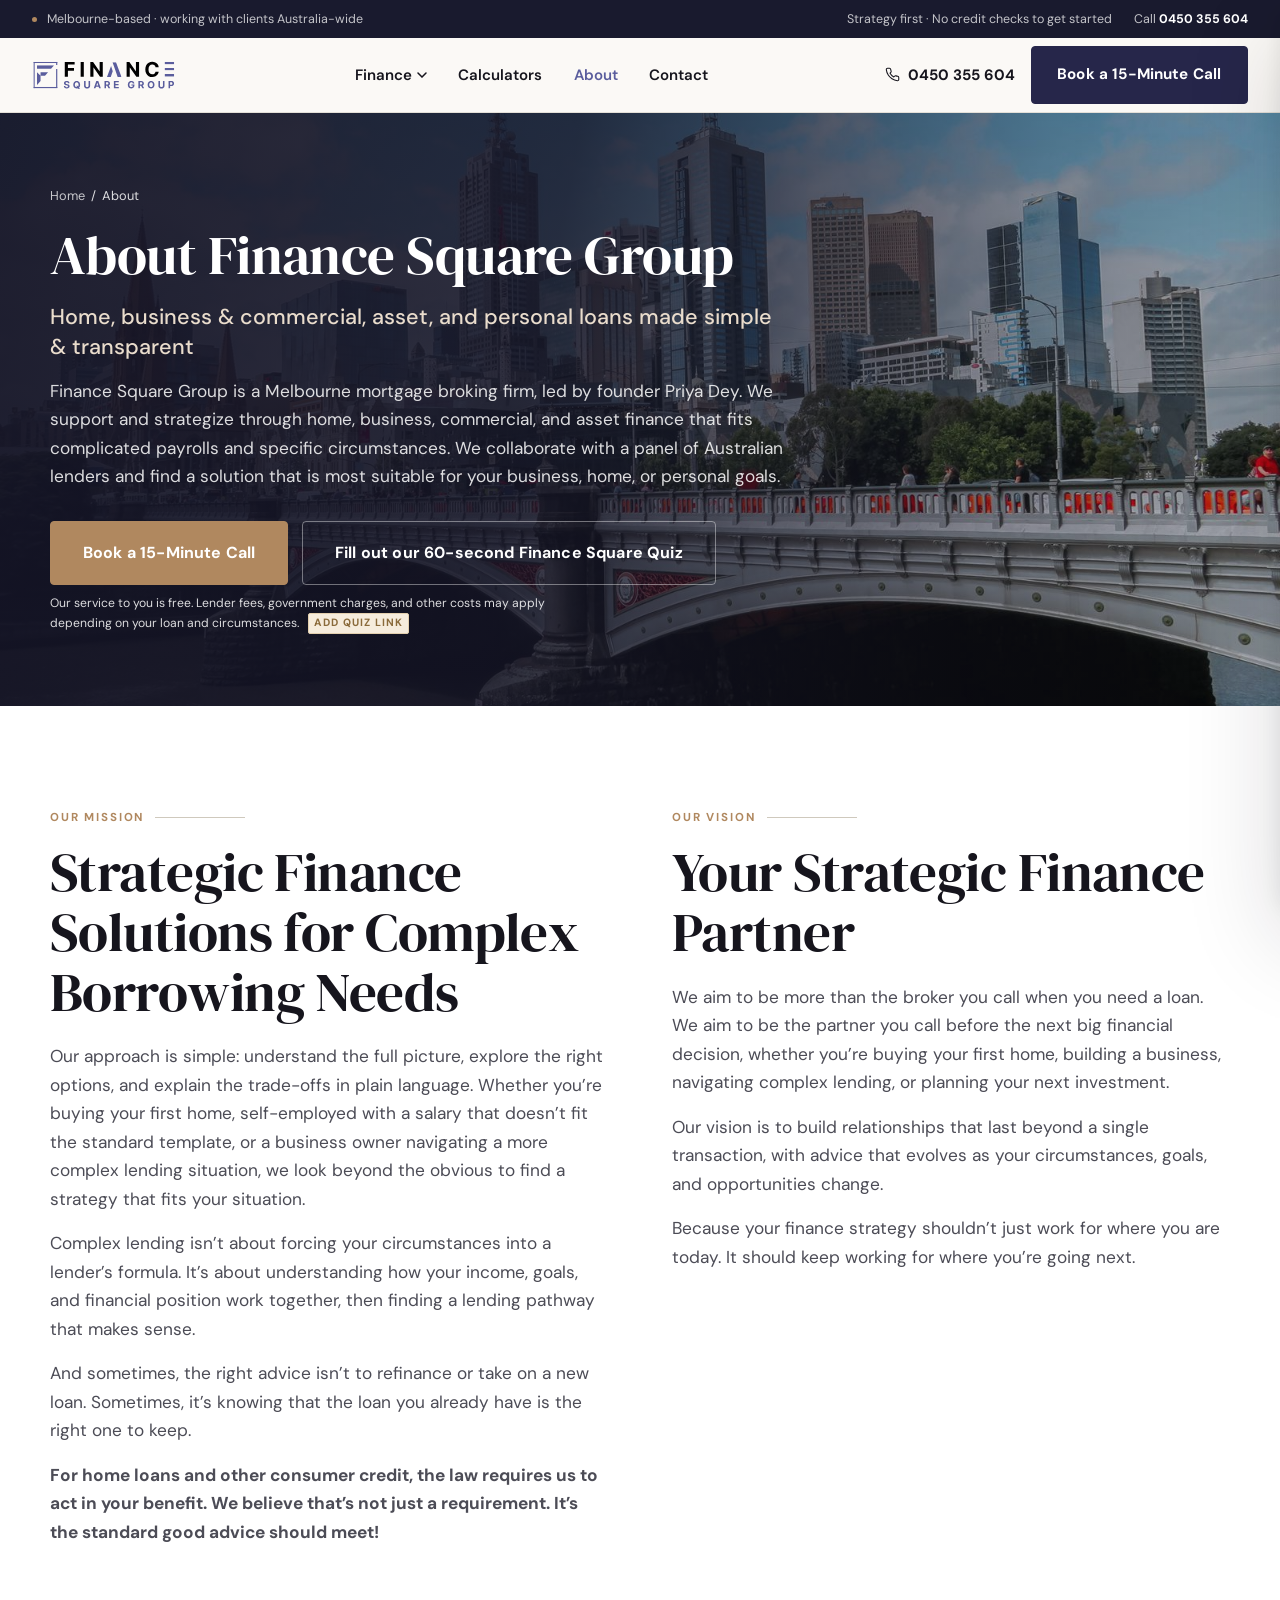
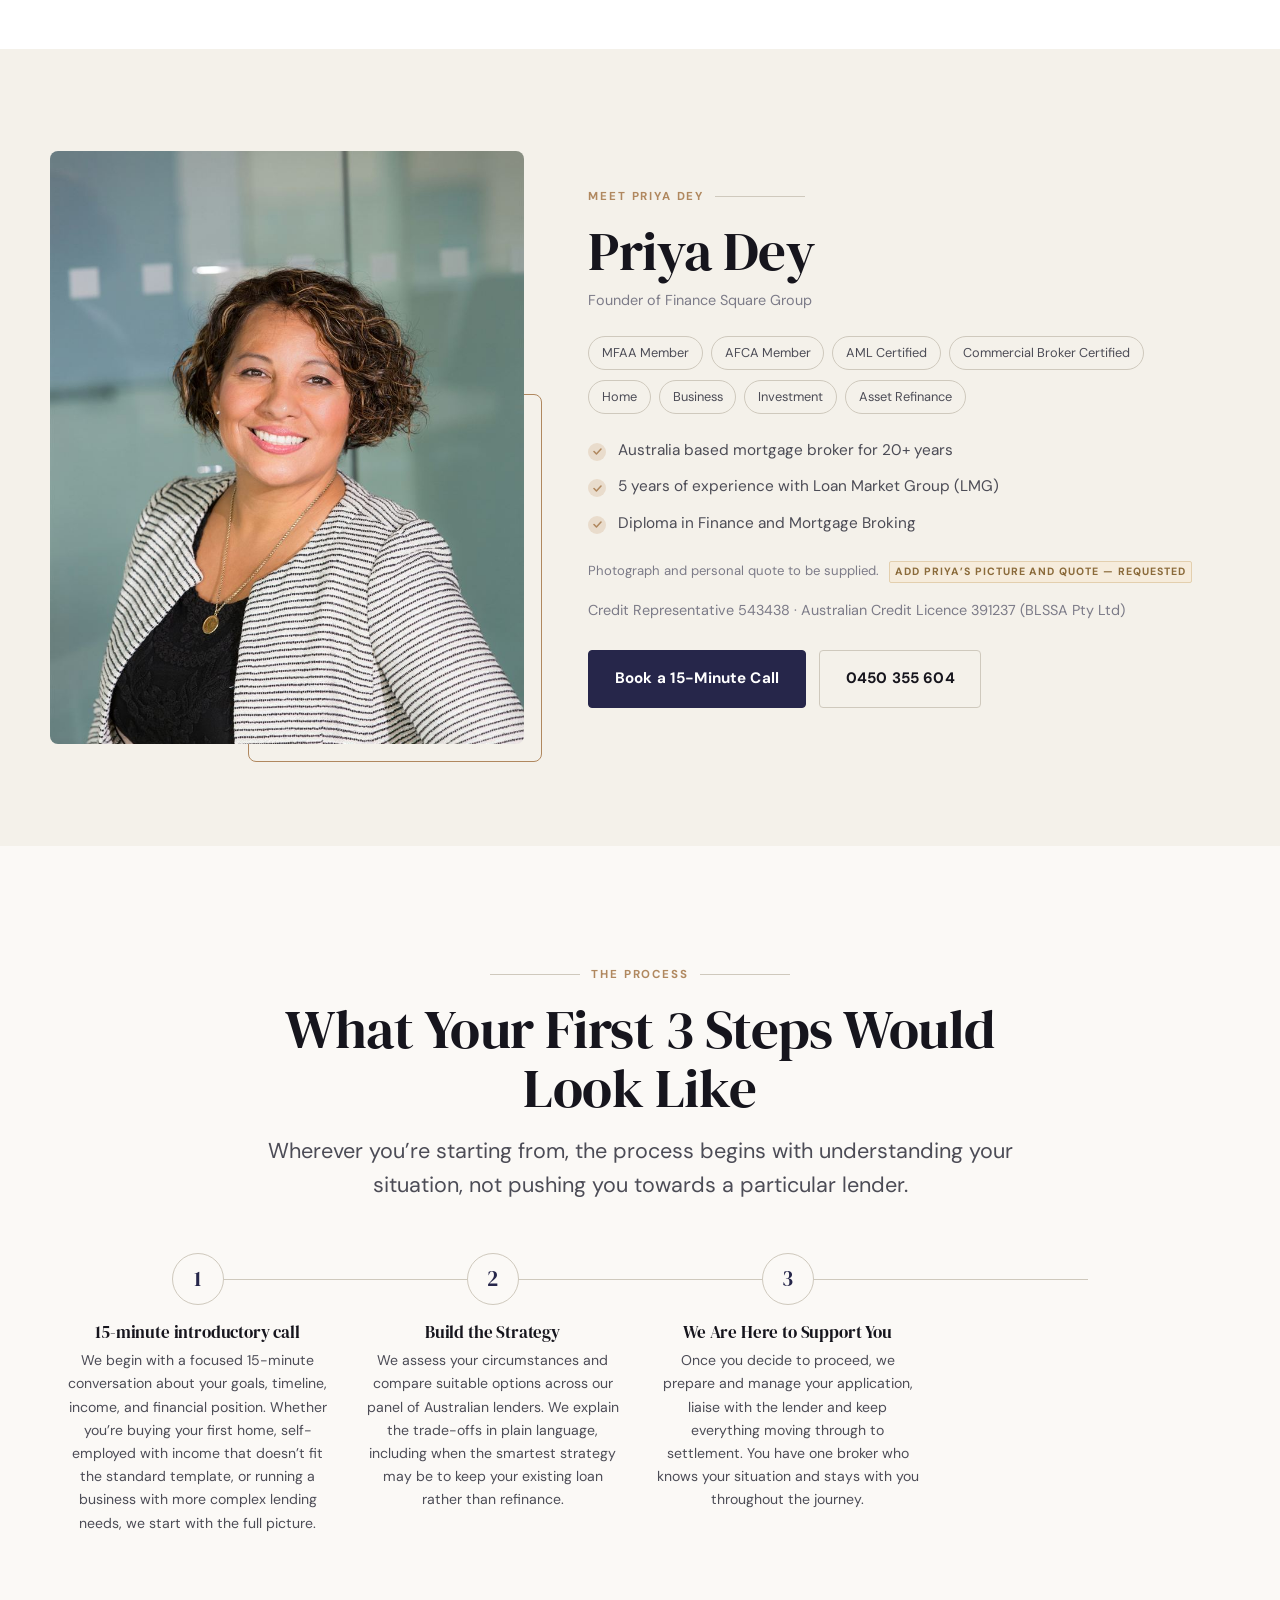
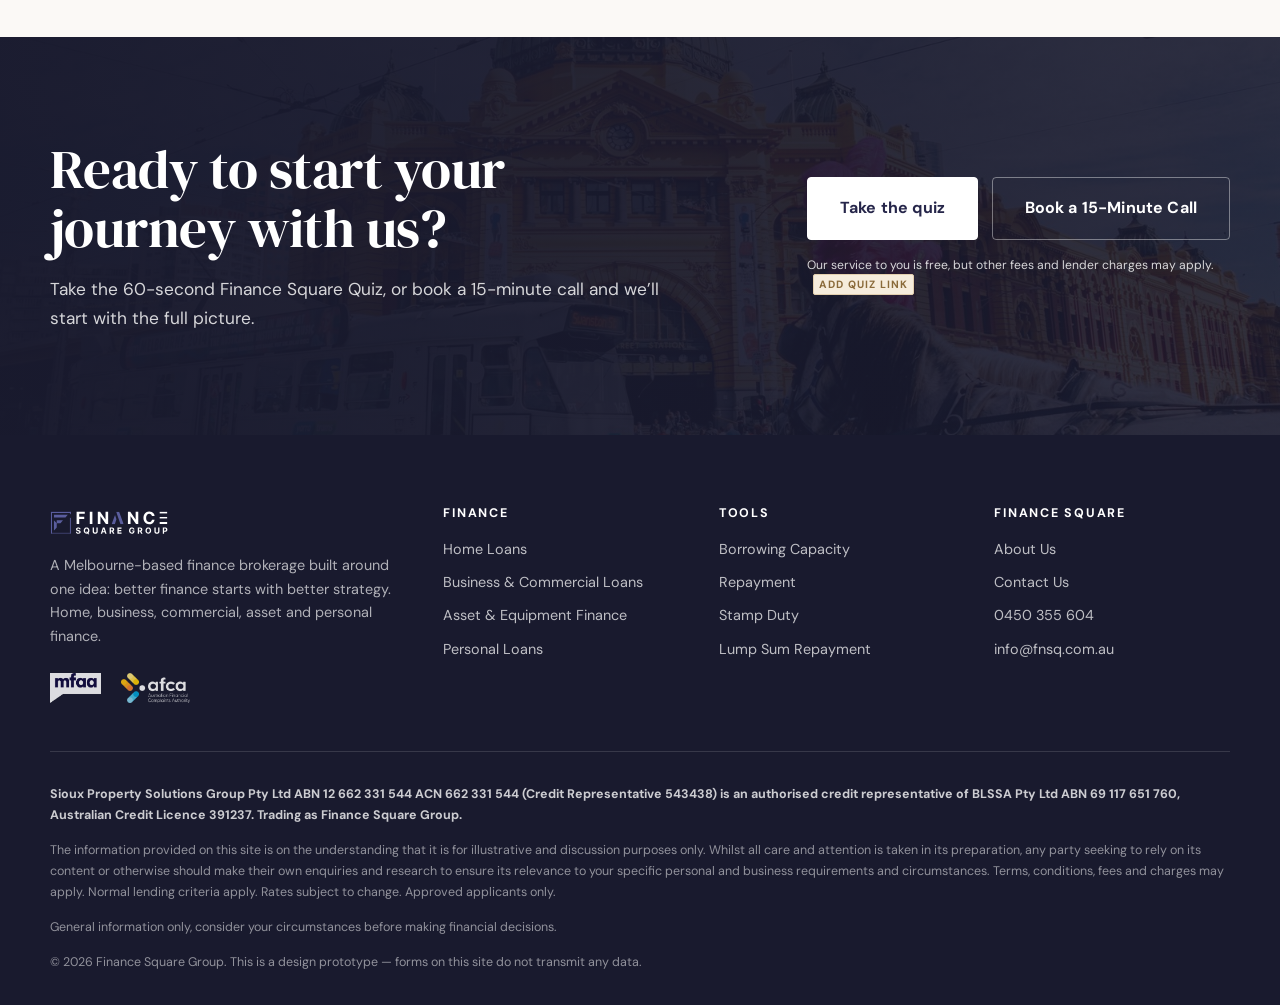
==== commit ccc268b2: "Apply approved FNSQ copy deck across all seven pages Content taken from "FNSQ Website Content Rewrit" ====
--- a/about.html
+++ b/about.html
@@ -3,8 +3,9 @@
 <head>
 <meta charset="utf-8">
 <meta name="viewport" content="width=device-width, initial-scale=1">
-<title>About the practice | Finance Square Group</title>
-<meta name="description" content="Finance Square Group is a small Melbourne mortgage and finance broking practice led by Priya Dey. How we work, how we are paid, and what you can hold us to.">
+<title>About Us | Melbourne Mortgage Brokers | Finance Square Group</title>
+<meta name="description" content="Finance Square Group is a Melbourne mortgage broking firm led by Priya Dey. We compare home, business, commercial, and asset finance, and give it to you straight.">
+<meta name="keywords" content="about Finance Square, mortgage broker Melbourne, Priya Dey mortgage broker, mortgage broker interests duty">
 <link rel="preconnect" href="https://fonts.googleapis.com">
 <link rel="preconnect" href="https://fonts.gstatic.com" crossorigin>
 <link href="https://fonts.googleapis.com/css2?family=DM+Sans:wght@400;500;600;700;800&family=DM+Serif+Display&display=swap" rel="stylesheet">
@@ -16,8 +17,8 @@
 
 <div class="utility">
   <div class="wrap-wide">
-    <div class="utility-left"><span class="dot" aria-hidden="true"></span><span>Melbourne&rsquo;s south-east &middot; appointments in person, by phone or online</span></div>
-    <div class="utility-right"><span class="hide-md">We must by law put your interests first</span><span class="tel">Call <a href="tel:+61495040500">0495 040 500</a></span></div>
+    <div class="utility-left"><span class="dot" aria-hidden="true"></span><span>Melbourne-based &middot; working with clients Australia-wide</span></div>
+    <div class="utility-right"><span class="hide-md">Strategy first &middot; No credit checks to get started</span><span class="tel">Call <a href="tel:+61450355604">0450 355 604</a></span></div>
   </div>
 </div>
 
@@ -26,14 +27,26 @@
     <div class="nav">
       <a class="brand" href="index.html" aria-label="Finance Square Group home"><img src="assets/brand/fnsq-logo.svg" alt="Finance Square Group"></a>
       <ul class="nav-main">
-        <li><a class="navlink" href="home-loans.html">Home loans</a></li>
+        <li>
+          <button class="navlink" type="button" data-mega-trigger aria-expanded="false" aria-controls="megaFinance">
+            Finance
+            <svg class="chev" width="10" height="6" viewBox="0 0 10 6" fill="none" aria-hidden="true"><path d="M1 1l4 4 4-4" stroke="currentColor" stroke-width="1.5" stroke-linecap="round"/></svg>
+          </button>
+          <div class="mega" id="megaFinance">
+            <a class="mega-item" href="home-loans.html"><strong>Home Loans</strong><span>First home buyers, property investors and self-employed professionals.</span></a>
+            <a class="mega-item" href="business-commercial-loans.html"><strong>Business &amp; Commercial Loans</strong><span>Secured and unsecured business finance, office and warehouse loans.</span></a>
+            <a class="mega-item" href="asset-equipment-finance.html"><strong>Asset &amp; Equipment Finance</strong><span>Truck loans, car loans and equipment loans across every industry.</span></a>
+            <a class="mega-item" href="personal-loans.html"><strong>Personal Loans</strong><span>Structured so it still protects your next mortgage or business loan.</span></a>
+            <p class="mega-foot">Not sure which one you need? <a class="arrowlink" href="contact.html">Book a 15-minute call</a> &mdash; our service to you is free, but other fees and lender charges may apply.</p>
+          </div>
+        </li>
         <li><a class="navlink" href="calculators.html">Calculators</a></li>
         <li><a class="navlink" href="about.html" aria-current="page">About</a></li>
         <li><a class="navlink" href="contact.html">Contact</a></li>
       </ul>
       <div class="nav-cta">
-        <a class="nav-tel" href="tel:+61495040500"><svg width="15" height="15" viewBox="0 0 24 24" fill="none" aria-hidden="true"><path d="M22 16.9v3a2 2 0 01-2.2 2 19.8 19.8 0 01-8.6-3.1 19.5 19.5 0 01-6-6A19.8 19.8 0 012.1 4.2 2 2 0 014.1 2h3a2 2 0 012 1.7c.1 1 .4 1.9.7 2.8a2 2 0 01-.5 2.1L8.1 9.9a16 16 0 006 6l1.3-1.2a2 2 0 012.1-.5c.9.3 1.8.6 2.8.7a2 2 0 011.7 2z" stroke="currentColor" stroke-width="1.7" stroke-linejoin="round"/></svg><span class="telnum">0495 040 500</span></a>
-        <a class="btn" href="contact.html">Book a free 15-minute call</a>
+        <a class="nav-tel" href="tel:+61450355604"><svg width="15" height="15" viewBox="0 0 24 24" fill="none" aria-hidden="true"><path d="M22 16.9v3a2 2 0 01-2.2 2 19.8 19.8 0 01-8.6-3.1 19.5 19.5 0 01-6-6A19.8 19.8 0 012.1 4.2 2 2 0 014.1 2h3a2 2 0 012 1.7c.1 1 .4 1.9.7 2.8a2 2 0 01-.5 2.1L8.1 9.9a16 16 0 006 6l1.3-1.2a2 2 0 012.1-.5c.9.3 1.8.6 2.8.7a2 2 0 011.7 2z" stroke="currentColor" stroke-width="1.7" stroke-linejoin="round"/></svg><span class="telnum">0450 355 604</span></a>
+        <a class="btn" href="contact.html">Book a 15-Minute Call</a>
         <button class="burger" id="burger" type="button" aria-expanded="false" aria-controls="drawer" aria-label="Open menu"><span></span></button>
       </div>
     </div>
@@ -48,125 +61,144 @@
   </div>
   <nav>
     <a href="index.html">Home</a>
-    <a href="home-loans.html">Home loans</a>
+    <a href="home-loans.html">Home Loans</a>
+    <a href="business-commercial-loans.html">Business &amp; Commercial Loans</a>
+    <a href="asset-equipment-finance.html">Asset &amp; Equipment Finance</a>
+    <a href="personal-loans.html">Personal Loans</a>
     <a href="calculators.html">Calculators</a>
     <a href="about.html">About</a>
     <a href="contact.html">Contact</a>
   </nav>
   <div class="drawer-foot">
-    <a class="btn btn--block" href="contact.html">Book a free 15-minute call</a>
-    <p class="freenote">Our service to you is free, but other fees and lender charges may apply.</p>
+    <a class="btn btn--block" href="contact.html">Book a 15-Minute Call</a>
+    <p class="freenote">Our service to you is free. Lender fees, government charges, and other costs may apply depending on your loan and circumstances.</p>
   </div>
 </aside>
 
 <main id="main">
-  <section class="pagehead" data-hero>
-    <div class="wrap">
-      <p class="crumbs"><a href="index.html">Home</a> &nbsp;/&nbsp; About</p>
-      <h1>A small practice, on purpose</h1>
-      <p>Finance Square Group is a Melbourne mortgage and finance broking practice led by Priya Dey. One broker, one file, from the first call to settlement and after it.</p>
-    </div>
-  </section>
-
+
+  <!-- ============================= HERO =============================== -->
+  <section class="phero" data-hero>
+    <div class="phero-media">
+      <img src="assets/img/melbourne-city-1600.jpg" srcset="assets/img/melbourne-city-800.jpg 800w, assets/img/melbourne-city-1600.jpg 1600w, assets/img/melbourne-city-4k.jpg 3840w" sizes="100vw" alt="The Melbourne skyline from Princes Bridge" fetchpriority="high" width="3840" height="2880">
+    </div>
+    <div class="wrap">
+      <div class="phero-inner">
+        <p class="crumbs"><a href="index.html">Home</a> &nbsp;/&nbsp; About</p>
+        <h1>About Finance Square Group</h1>
+        <p class="sub">Home, business &amp; commercial, asset, and personal loans made simple &amp; transparent</p>
+        <p>Finance Square Group is a Melbourne mortgage broking firm, led by founder Priya Dey. We support and strategize through home, business, commercial, and asset finance that fits complicated payrolls and specific circumstances. We collaborate with a panel of Australian lenders and find a solution that is most suitable for your business, home, or personal goals.</p>
+        <div class="btn-row">
+          <a class="btn btn--tan btn--lg" href="contact.html">Book a 15-Minute Call</a>
+          <a class="btn btn--ghostDark btn--lg" href="contact.html">Fill out our 60-second Finance Square Quiz</a>
+        </div>
+        <p class="freenote freenote--dark">Our service to you is free. Lender fees, government charges, and other costs may apply depending on your loan and circumstances. <span class="verify">add quiz link</span></p>
+      </div>
+    </div>
+  </section>
+
+  <!-- ======================== MISSION & VISION ======================== -->
   <section class="section section--white">
+    <div class="wrap">
+      <div class="split" style="align-items:start">
+        <div>
+          <p class="eyebrow">Our mission</p>
+          <h2>Strategic Finance Solutions for Complex Borrowing Needs</h2>
+          <div class="prose" style="margin-top:1.25rem">
+            <p>Our approach is simple: understand the full picture, explore the right options, and explain the trade-offs in plain language. Whether you&rsquo;re buying your first home, self-employed with a salary that doesn&rsquo;t fit the standard template, or a business owner navigating a more complex lending situation, we look beyond the obvious to find a strategy that fits your situation.</p>
+            <p>Complex lending isn&rsquo;t about forcing your circumstances into a lender&rsquo;s formula. It&rsquo;s about understanding how your income, goals, and financial position work together, then finding a lending pathway that makes sense.</p>
+            <p>And sometimes, the right advice isn&rsquo;t to refinance or take on a new loan. Sometimes, it&rsquo;s knowing that the loan you already have is the right one to keep.</p>
+            <p><strong>For home loans and other consumer credit, the law requires us to act in your benefit. We believe that&rsquo;s not just a requirement. It&rsquo;s the standard good advice should meet!</strong></p>
+          </div>
+        </div>
+        <div>
+          <p class="eyebrow">Our vision</p>
+          <h2>Your Strategic Finance Partner</h2>
+          <div class="prose" style="margin-top:1.25rem">
+            <p>We aim to be more than the broker you call when you need a loan. We aim to be the partner you call before the next big financial decision, whether you&rsquo;re buying your first home, building a business, navigating complex lending, or planning your next investment.</p>
+            <p>Our vision is to build relationships that last beyond a single transaction, with advice that evolves as your circumstances, goals, and opportunities change.</p>
+            <p>Because your finance strategy shouldn&rsquo;t just work for where you are today. It should keep working for where you&rsquo;re going next.</p>
+          </div>
+        </div>
+      </div>
+    </div>
+  </section>
+
+  <!-- ========================== MEET PRIYA DEY ======================== -->
+  <section class="section section--paper2">
     <div class="wrap">
       <div class="broker">
         <div class="broker-photo reveal">
-          <img src="assets/img/broker-priya-1600.jpg" srcset="assets/img/broker-priya-800.jpg 800w, assets/img/broker-priya-1600.jpg 1600w" sizes="(max-width:880px) 100vw, 38vw" alt="Priya Dey, principal broker at Finance Square Group" width="1600" height="2400">
-        </div>
-        <div>
-          <p class="eyebrow">Principal broker</p>
+          <img src="assets/img/broker-priya-1600.jpg" srcset="assets/img/broker-priya-800.jpg 800w, assets/img/broker-priya-1600.jpg 1600w" sizes="(max-width:880px) 100vw, 38vw" alt="Priya Dey, Founder of Finance Square Group" loading="lazy" width="2160" height="3240">
+        </div>
+        <div>
+          <p class="eyebrow">Meet Priya Dey</p>
           <h2>Priya Dey</h2>
-          <p class="small" style="margin:.4rem 0 1.6rem">Credit Representative 543438 of BLSSA Pty Ltd, Australian Credit Licence 391237 <span class="verify">confirm the credit representative entity</span></p>
-          <p class="pullquote">&ldquo;People do not need another rate table. They need someone to look at their actual situation and tell them straight what it means.&rdquo;</p>
-          <div class="prose">
-            <p>Finance Square Group works with households and small businesses across Melbourne&rsquo;s south-east. Home loans are the bulk of it &mdash; first purchases, refinances, upgrades and investment lending &mdash; alongside business, asset and commercial finance for the people who run something of their own.</p>
-            <p>The practice is deliberately small. You are not passed to a processing team, and you do not explain your situation twice. When the lender goes quiet, one person chases it.</p>
-          </div>
+          <p class="small" style="margin:.4rem 0 1.4rem">Founder of Finance Square Group</p>
+
           <ul class="creds">
-            <li>MFAA member</li>
-            <li>AFCA member</li>
-            <li>LMG / BLSSA aggregation</li>
-            <li>Melbourne south-east <span class="verify">verify years in practice and qualifications</span></li>
+            <li>MFAA Member</li>
+            <li>AFCA Member</li>
+            <li>AML Certified</li>
+            <li>Commercial Broker Certified</li>
           </ul>
+          <ul class="creds" style="margin-top:.6rem">
+            <li>Home</li>
+            <li>Business</li>
+            <li>Investment</li>
+            <li>Asset Refinance</li>
+          </ul>
+
+          <ul class="blist" style="margin-top:1.5rem">
+            <li><span class="b" aria-hidden="true"><svg width="9" height="7" viewBox="0 0 12 10" fill="none"><path d="M1 5l3.5 3.5L11 1.5" stroke="currentColor" stroke-width="2.2" stroke-linecap="round" stroke-linejoin="round"/></svg></span><span>Australia based mortgage broker for 20+ years</span></li>
+            <li><span class="b" aria-hidden="true"><svg width="9" height="7" viewBox="0 0 12 10" fill="none"><path d="M1 5l3.5 3.5L11 1.5" stroke="currentColor" stroke-width="2.2" stroke-linecap="round" stroke-linejoin="round"/></svg></span><span>5 years of experience with Loan Market Group (LMG)</span></li>
+            <li><span class="b" aria-hidden="true"><svg width="9" height="7" viewBox="0 0 12 10" fill="none"><path d="M1 5l3.5 3.5L11 1.5" stroke="currentColor" stroke-width="2.2" stroke-linecap="round" stroke-linejoin="round"/></svg></span><span>Diploma in Finance and Mortgage Broking</span></li>
+          </ul>
+
+          <p class="fineprint" style="margin-top:1.5rem">Photograph and personal quote to be supplied. <span class="verify">add Priya&rsquo;s picture and quote &mdash; requested</span></p>
+
+          <p class="small" style="margin-top:1rem">Credit Representative 543438 &middot; Australian Credit Licence 391237 (BLSSA Pty Ltd)</p>
+
           <div class="btn-row" style="margin-top:1.75rem">
-            <a class="btn" href="contact.html">Book a free 15-minute call</a>
-            <a class="btn btn--ghost" href="tel:+61495040500">0495 040 500</a>
-          </div>
-          <p class="freenote">Our service to you is free, but other fees and lender charges may apply.</p>
-        </div>
-      </div>
-    </div>
-  </section>
-
-  <section class="section" id="how">
+            <a class="btn" href="contact.html">Book a 15-Minute Call</a>
+            <a class="btn btn--ghost" href="tel:+61450355604">0450 355 604</a>
+          </div>
+        </div>
+      </div>
+    </div>
+  </section>
+
+  <!-- ====================== FIRST THREE STEPS ======================== -->
+  <section class="section">
     <div class="wrap">
       <div class="section-head center">
-        <p class="eyebrow eyebrow--center">How we work</p>
-        <h2>Four things you can hold us to</h2>
-      </div>
-      <div class="grid grid-2">
-        <div class="icard reveal">
-          <span class="num">01</span>
-          <h3>We must by law put your interests first</h3>
-          <p>The best interests duty in the National Consumer Credit Protection Act applies to every credit assistance recommendation we make to you. It is not a marketing line; it is the legal standard we are held to, and it is enforceable.</p>
-        </div>
-        <div class="icard reveal">
-          <span class="num">02</span>
-          <h3>You see how we are paid before you apply</h3>
-          <p>Lenders pay a commission when a loan settles, and the amount differs between lenders. You receive a written Credit Guide showing the range before you apply for anything, so you can weigh our recommendation with that in front of you.</p>
-        </div>
-        <div class="icard reveal">
-          <span class="num">03</span>
-          <h3>We will tell you not to do it</h3>
-          <p>If refinancing costs more than it saves, if the purchase is a stretch, or if waiting six months puts you in a materially better position, that is the advice you get &mdash; in writing, with the numbers behind it.</p>
-        </div>
-        <div class="icard reveal">
-          <span class="num">04</span>
-          <h3>There is somewhere to complain that is not us</h3>
-          <p>Tell us first. If we cannot resolve it, the Australian Financial Complaints Authority reviews the complaint independently at no cost to you, and its determinations bind us. That is a real check, not a courtesy.</p>
-        </div>
-      </div>
-    </div>
-  </section>
-
-  <section class="section section--paper2">
-    <div class="wrap">
-      <div class="split">
-        <div class="split-media reveal">
-          <img src="assets/img/handshake-1600.jpg" srcset="assets/img/handshake-800.jpg 800w, assets/img/handshake-1600.jpg 1600w" sizes="(max-width:880px) 100vw, 46vw" alt="Two people shaking hands after a meeting" loading="lazy" width="1600" height="1068">
-        </div>
-        <div>
-          <p class="eyebrow">What we are not</p>
-          <h2>The limits, stated plainly</h2>
-          <div class="prose" style="margin-top:1rem">
-            <p>We arrange credit. We are not financial advisers, accountants, tax agents, conveyancers or buyers&rsquo; agents, and we will not pretend to be when the question strays into their territory.</p>
-            <ul>
-              <li><strong>Tax and negative gearing</strong> are questions for your accountant. We can tell you how a lender treats an income figure; we cannot tell you what to claim.</li>
-              <li><strong>Whether to buy a particular property</strong> is not a credit question. We can tell you what it would cost to fund it.</li>
-              <li><strong>Nothing on this website is credit assistance.</strong> It is general information. Advice for your situation happens in a conversation, on the record, with your figures in front of us.</li>
-              <li><strong>Access to a lender panel is not a recommendation.</strong> Being accredited with a lender does not mean that lender suits you, and we will explain which ones we set aside and why.</li>
-            </ul>
-          </div>
-        </div>
-      </div>
-    </div>
-  </section>
-
+        <p class="eyebrow eyebrow--center">The process</p>
+        <h2>What Your First 3 Steps Would Look Like</h2>
+        <p class="lede" style="margin-inline:auto">Wherever you&rsquo;re starting from, the process begins with understanding your situation, not pushing you towards a particular lender.</p>
+      </div>
+      <div class="steps">
+        <div class="step reveal"><span class="sn">1</span><h3>15-minute introductory call</h3><p>We begin with a focused 15-minute conversation about your goals, timeline, income, and financial position. Whether you&rsquo;re buying your first home, self-employed with income that doesn&rsquo;t fit the standard template, or running a business with more complex lending needs, we start with the full picture.</p></div>
+        <div class="step reveal"><span class="sn">2</span><h3>Build the Strategy</h3><p>We assess your circumstances and compare suitable options across our panel of Australian lenders. We explain the trade-offs in plain language, including when the smartest strategy may be to keep your existing loan rather than refinance.</p></div>
+        <div class="step reveal"><span class="sn">3</span><h3>We Are Here to Support You</h3><p>Once you decide to proceed, we prepare and manage your application, liaise with the lender and keep everything moving through to settlement. You have one broker who knows your situation and stays with you throughout the journey.</p></div>
+      </div>
+    </div>
+  </section>
+
+  <!-- ============================ CTA BAND ============================ -->
   <section class="ctaband section">
-    <img class="bg" src="assets/img/melbourne-city-1600.jpg" srcset="assets/img/melbourne-city-800.jpg 800w, assets/img/melbourne-city-1600.jpg 1600w" sizes="100vw" alt="" loading="lazy">
+    <img class="bg" src="assets/img/melbourne-flinders-1600.jpg" srcset="assets/img/melbourne-flinders-800.jpg 800w, assets/img/melbourne-flinders-1600.jpg 1600w" sizes="100vw" alt="" loading="lazy">
     <div class="wrap">
       <div class="inner">
         <div>
-          <h2>Start with a conversation, not an application.</h2>
-          <p>Fifteen minutes on the phone, no documents and no credit enquiry. If the answer is &ldquo;not yet&rdquo;, you will hear that too.</p>
+          <h2>Ready to start your journey with us?</h2>
+          <p>Take the 60-second Finance Square Quiz, or book a 15-minute call and we&rsquo;ll start with the full picture.</p>
         </div>
         <div>
           <div class="btn-row">
-            <a class="btn btn--onDark btn--lg" href="contact.html">Book a free 15-minute call</a>
-            <a class="btn btn--ghostDark btn--lg" href="tel:+61495040500">0495 040 500</a>
-          </div>
-          <p class="freenote freenote--dark">Our service to you is free, but other fees and lender charges may apply.</p>
+            <a class="btn btn--onDark btn--lg" href="contact.html">Take the quiz</a>
+            <a class="btn btn--ghostDark btn--lg" href="contact.html">Book a 15-Minute Call</a>
+          </div>
+          <p class="freenote freenote--dark">Our service to you is free, but other fees and lender charges may apply. <span class="verify">add quiz link</span></p>
         </div>
       </div>
     </div>
@@ -178,43 +210,42 @@
     <div class="footer-grid">
       <div>
         <div class="footer-logo"><img src="assets/brand/fnsq-logo-white.svg" alt="Finance Square Group"></div>
-        <p>A Melbourne mortgage and finance broking practice. Home loans, refinancing, investment lending, business and asset finance.</p>
+        <p>A Melbourne-based finance brokerage built around one idea: better finance starts with better strategy. Home, business, commercial, asset and personal finance.</p>
         <div class="footer-badges">
           <img src="assets/brand/fnsq-badge-mfaa.png" alt="MFAA member">
           <img src="assets/brand/fnsq-badge-afca.png" alt="AFCA member">
         </div>
       </div>
-      <div><h4>Lending</h4><ul>
-        <li><a href="home-loans.html#first-home">First home buyers</a></li>
-        <li><a href="home-loans.html#refinance">Refinancing</a></li>
-        <li><a href="home-loans.html#invest">Investment lending</a></li>
-        <li><a href="home-loans.html#self-employed">Self-employed</a></li>
-        <li><a href="home-loans.html#business">Business &amp; asset finance</a></li>
+      <div><h4>Finance</h4><ul>
+        <li><a href="home-loans.html">Home Loans</a></li>
+        <li><a href="business-commercial-loans.html">Business &amp; Commercial Loans</a></li>
+        <li><a href="asset-equipment-finance.html">Asset &amp; Equipment Finance</a></li>
+        <li><a href="personal-loans.html">Personal Loans</a></li>
       </ul></div>
       <div><h4>Tools</h4><ul>
-        <li><a href="calculators.html">Loan repayments</a></li>
-        <li><a href="calculators.html">Borrowing power</a></li>
-        <li><a href="calculators.html">Stamp duty (VIC)</a></li>
-        <li><a href="calculators.html">Extra repayments</a></li>
+        <li><a href="calculators.html">Borrowing Capacity</a></li>
+        <li><a href="calculators.html">Repayment</a></li>
+        <li><a href="calculators.html">Stamp Duty</a></li>
+        <li><a href="calculators.html">Lump Sum Repayment</a></li>
       </ul></div>
-      <div><h4>Practice</h4><ul>
-        <li><a href="about.html">About Priya</a></li>
-        <li><a href="about.html#how">How we work</a></li>
-        <li><a href="contact.html">Contact</a></li>
-        <li><a href="tel:+61495040500">0495 040 500</a></li>
-        <li><a href="mailto:hello@fnsq.com.au">hello@fnsq.com.au</a></li>
+      <div><h4>Finance Square</h4><ul>
+        <li><a href="about.html">About Us</a></li>
+        <li><a href="contact.html">Contact Us</a></li>
+        <li><a href="tel:+61450355604">0450 355 604</a></li>
+        <li><a href="mailto:info@fnsq.com.au">info@fnsq.com.au</a></li>
       </ul></div>
     </div>
-    <div class="legal">
-      <p><strong>Priya Dey, Credit Representative 543438 of BLSSA Pty Ltd, Australian Credit Licence 391237.</strong> <span class="verify">confirm the credit representative entity</span></p>
-      <p>The information on this website is general information only and does not take into account your objectives, financial situation or needs. It is not credit assistance and is not a recommendation to apply for any credit product. Lending criteria, terms, conditions, fees and charges apply and are subject to change.</p>
+    <div class="legal legalblock">
+      <p><strong>Sioux Property Solutions Group Pty Ltd ABN 12 662 331 544 ACN 662 331 544 (Credit Representative 543438) is an authorised credit representative of BLSSA Pty Ltd ABN 69 117 651 760, Australian Credit Licence 391237. Trading as Finance Square Group.</strong></p>
+      <p>The information provided on this site is on the understanding that it is for illustrative and discussion purposes only. Whilst all care and attention is taken in its preparation, any party seeking to rely on its content or otherwise should make their own enquiries and research to ensure its relevance to your specific personal and business requirements and circumstances. Terms, conditions, fees and charges may apply. Normal lending criteria apply. Rates subject to change. Approved applicants only.</p>
+      <p>General information only, consider your circumstances before making financial decisions.</p>
       <p>&copy; <span id="year">2026</span> Finance Square Group. This is a design prototype &mdash; forms on this site do not transmit any data.</p>
     </div>
   </div>
 </footer>
 
 <div class="mobilebar" id="mobilebar">
-  <a class="btn btn--ghost" href="tel:+61495040500">Call now</a>
+  <a class="btn btn--ghost" href="tel:+61450355604">Call now</a>
   <a class="btn" href="contact.html">Book a call</a>
 </div>
 
--- a/css/styles.css
+++ b/css/styles.css
@@ -535,3 +535,164 @@
 .prose p+p{margin-top:1rem}
 .prose ul{margin:1rem 0;padding-left:1.2rem}
 .prose li+li{margin-top:.5rem}
+
+/* ==========================================================================
+   21 CONTENT BUILD - components added for the approved copy deck
+   (hero slider, product tiles, founder quote, starting point, value rows)
+   ========================================================================== */
+
+/* 21.1 Hero slider ------------------------------------------------------ */
+.hslider{position:relative;isolation:isolate;background:var(--indigo-night);overflow:hidden}
+.hslide{
+  position:absolute;inset:0;opacity:0;visibility:hidden;
+  transition:opacity .7s var(--ease),visibility 0s .7s
+}
+.hslide[data-on="true"]{opacity:1;visibility:visible;transition:opacity .7s var(--ease),visibility 0s}
+.hslide:first-child{position:relative}
+.hslide-media{position:absolute;inset:0;z-index:-2}
+.hslide-media img{width:100%;height:100%;object-fit:cover;object-position:60% 50%}
+.hslide::after{
+  content:"";position:absolute;inset:0;z-index:-1;
+  background:linear-gradient(100deg,rgba(20,20,38,.94) 0%,rgba(20,20,38,.84) 40%,rgba(20,20,38,.38) 74%,rgba(20,20,38,.2) 100%)
+}
+.hslide-inner{padding-block:clamp(3rem,7vw,5rem) clamp(4.25rem,7vw,5.5rem);max-width:40rem;color:#fff}
+.hslide h2{color:#fff;font-size:var(--step-4);margin-bottom:.85rem}
+.hslide .sub{font-size:var(--step-1);color:var(--tan-soft);margin-bottom:.9rem;font-weight:500;line-height:1.4}
+.hslide p{color:rgba(255,255,255,.86);max-width:46ch}
+.hslide .btn-row{margin-top:1.6rem}
+.hnav{
+  position:absolute;left:0;right:0;bottom:1.25rem;z-index:6;display:flex;align-items:center;
+  justify-content:center;gap:1rem;pointer-events:none
+}
+.hnav>*{pointer-events:auto}
+.hbtn{
+  width:40px;height:40px;border-radius:50%;border:1px solid rgba(255,255,255,.35);
+  background:rgba(255,255,255,.10);color:#fff;cursor:pointer;
+  display:grid;place-items:center;transition:.18s var(--ease)
+}
+.hbtn:hover{background:#fff;color:var(--indigo-deep);border-color:#fff}
+.hdots{display:flex;gap:.5rem}
+.hdot{width:8px;height:8px;border-radius:50%;border:0;background:rgba(255,255,255,.4);cursor:pointer;padding:0;transition:.25s var(--ease)}
+.hdot[aria-current="true"]{background:var(--tan);width:26px;border-radius:100px}
+@media (max-width:640px){
+  .hnav{justify-content:space-between;padding-inline:var(--pad)}
+  .hslide h2{font-size:var(--step-3)}
+}
+
+/* 21.2 Product tiles ---------------------------------------------------- */
+.tiles{display:grid;grid-template-columns:repeat(3,1fr);gap:clamp(1.1rem,2.2vw,1.6rem)}
+@media (max-width:900px){.tiles{grid-template-columns:1fr}}
+.tile{
+  background:var(--white);border:1px solid var(--line);border-radius:var(--radius-lg);
+  overflow:hidden;display:flex;flex-direction:column;text-decoration:none;
+  transition:transform .25s var(--ease),box-shadow .25s var(--ease),border-color .25s var(--ease)
+}
+.tile:hover{transform:translateY(-4px);box-shadow:var(--shadow);border-color:var(--line-strong)}
+.tile-media{aspect-ratio:16/10;overflow:hidden;background:var(--paper-2)}
+.tile-media img{width:100%;height:100%;object-fit:cover;transition:transform .6s var(--ease)}
+.tile:hover .tile-media img{transform:scale(1.05)}
+.tile-body{padding:1.5rem;display:flex;flex-direction:column;flex:1;gap:.75rem}
+.tile-body h3{font-size:var(--step-2)}
+.tile-tags{display:flex;flex-wrap:wrap;gap:.4rem .9rem;font-size:.86rem;color:var(--ink-soft)}
+.tile-tags span{display:inline-flex;align-items:center;gap:.55rem}
+.tile-tags span+span::before{content:"";width:3px;height:3px;border-radius:50%;background:var(--tan);display:block}
+.tile-body .arrowlink{margin-top:auto;padding-top:.5rem}
+
+/* 21.3 Founder quote ---------------------------------------------------- */
+.founder{
+  display:grid;grid-template-columns:auto 1fr;gap:clamp(1.5rem,4vw,3rem);align-items:center;
+  background:var(--white);border:1px solid var(--line);border-left:4px solid var(--tan);
+  border-radius:var(--radius-lg);padding:clamp(1.6rem,4vw,2.75rem)
+}
+.founder img{width:130px;height:130px;border-radius:50%;object-fit:cover;object-position:50% 20%;flex:none}
+.founder blockquote{margin:0;font-family:var(--serif);font-size:var(--step-2);line-height:1.32;color:var(--ink)}
+.founder .who{margin-top:1.1rem;font-size:.9rem;color:var(--ink-soft)}
+.founder .who b{display:block;color:var(--ink);font-family:var(--sans);font-size:1rem}
+.founder .who .lic{display:block;font-size:.8rem;color:var(--muted);margin-top:.3rem}
+@media (max-width:680px){.founder{grid-template-columns:1fr;text-align:center;justify-items:center}.founder img{width:96px;height:96px}}
+
+/* 21.4 Starting point --------------------------------------------------- */
+.starter{
+  background:var(--indigo-night);color:#fff;border-radius:var(--radius-lg);
+  padding:clamp(1.75rem,4vw,3rem);position:relative;isolation:isolate;overflow:hidden
+}
+.starter::after{
+  content:"";position:absolute;right:-12%;top:-45%;width:46%;aspect-ratio:1;border-radius:50%;z-index:-1;
+  background:radial-gradient(closest-side,rgba(176,136,95,.35),transparent)
+}
+.starter h2{color:#fff;max-width:24ch}
+.starter .meta{font-size:.82rem;color:rgba(255,255,255,.62);margin-top:.85rem;letter-spacing:.02em}
+.starter .qlabel{
+  display:block;font-size:.74rem;letter-spacing:.16em;text-transform:uppercase;font-weight:700;
+  color:var(--tan-soft);margin:1.75rem 0 .9rem
+}
+.starter-opts{display:grid;grid-template-columns:repeat(2,1fr);gap:.7rem}
+@media (max-width:620px){.starter-opts{grid-template-columns:1fr}}
+.sopt{
+  display:flex;align-items:center;gap:.8rem;text-align:left;width:100%;cursor:pointer;
+  background:rgba(255,255,255,.07);border:1px solid rgba(255,255,255,.2);color:#fff;
+  border-radius:var(--radius);padding:.95rem 1.1rem;font-weight:600;font-size:.95rem;
+  transition:.18s var(--ease)
+}
+.sopt:hover{background:rgba(255,255,255,.14);border-color:rgba(255,255,255,.45);transform:translateY(-1px)}
+.sopt[aria-checked="true"]{background:var(--tan);border-color:var(--tan);color:#fff}
+.sopt .tick{width:18px;height:18px;border-radius:50%;border:1.5px solid rgba(255,255,255,.5);flex:none;display:grid;place-items:center}
+.sopt[aria-checked="true"] .tick{background:#fff;border-color:#fff;color:var(--tan)}
+.sopt .tick svg{opacity:0;transition:.15s var(--ease)}
+.sopt[aria-checked="true"] .tick svg{opacity:1}
+.starter .go{margin-top:1.5rem;display:flex;flex-wrap:wrap;gap:.85rem;align-items:center}
+.starter .disc{font-size:.78rem;color:rgba(255,255,255,.6);line-height:1.6;margin-top:1.25rem;max-width:74ch}
+
+/* 21.5 Value rows ------------------------------------------------------- */
+.vrows{border-top:1px solid var(--line)}
+.vrow{
+  display:grid;grid-template-columns:minmax(0,.85fr) minmax(0,1.15fr);gap:clamp(1.25rem,4vw,3rem);
+  padding-block:clamp(1.5rem,3vw,2.25rem);border-bottom:1px solid var(--line);align-items:start
+}
+.vrow h3{font-size:var(--step-1)}
+.vrow p{font-size:.96rem}
+.vrow p+p{margin-top:.8rem}
+@media (max-width:760px){.vrow{grid-template-columns:1fr;gap:.5rem}}
+
+/* 21.6 Checked bullet list ---------------------------------------------- */
+.blist{list-style:none;padding:0;margin:1.1rem 0 0;display:grid;gap:.7rem}
+.blist li{display:grid;grid-template-columns:auto 1fr;gap:.75rem;align-items:start;font-size:.96rem}
+.blist .b{
+  width:18px;height:18px;border-radius:50%;background:var(--tan-soft);color:var(--tan);
+  display:grid;place-items:center;flex:none;margin-top:.3rem
+}
+.blist--2{grid-template-columns:1fr 1fr;column-gap:2.25rem}
+@media (max-width:700px){.blist--2{grid-template-columns:1fr}}
+
+/* 21.7 Trust line ------------------------------------------------------- */
+.trustline{
+  display:flex;flex-wrap:wrap;gap:.6rem 1.5rem;align-items:center;
+  font-size:.84rem;color:var(--muted);margin-top:1.25rem
+}
+.trustline span{display:inline-flex;align-items:center;gap:.6rem}
+.trustline span+span::before{content:"";width:4px;height:4px;border-radius:50%;background:var(--tan);display:block}
+.trustline--dark{color:rgba(255,255,255,.72)}
+
+/* 21.8 Page hero with photograph ---------------------------------------- */
+.phero{position:relative;isolation:isolate;background:var(--indigo-night);color:#fff;overflow:hidden}
+.phero-media{position:absolute;inset:0;z-index:-2}
+.phero-media img{width:100%;height:100%;object-fit:cover;object-position:60% 45%}
+.phero::after{
+  content:"";position:absolute;inset:0;z-index:-1;
+  background:linear-gradient(100deg,rgba(20,20,38,.95) 0%,rgba(20,20,38,.86) 42%,rgba(20,20,38,.42) 76%,rgba(20,20,38,.24) 100%)
+}
+.phero-inner{padding-block:clamp(2.75rem,6vw,4.5rem);max-width:46rem}
+.phero h1{color:#fff;font-size:var(--step-4);margin-bottom:1rem}
+.phero .sub{font-size:var(--step-1);color:var(--tan-soft);font-weight:500;margin-bottom:.7rem;line-height:1.4}
+.phero .oneliner{
+  display:flex;flex-wrap:wrap;gap:.5rem 1.1rem;font-size:.8rem;letter-spacing:.06em;
+  text-transform:uppercase;color:rgba(255,255,255,.72);font-weight:600;margin-bottom:1.5rem
+}
+.phero p{color:rgba(255,255,255,.85);max-width:62ch}
+.phero p+p{margin-top:.9rem}
+.phero .btn-row{margin-top:1.9rem}
+
+/* 21.9 Legal block ------------------------------------------------------ */
+.legalblock{font-size:.78rem;line-height:1.7;color:rgba(255,255,255,.52)}
+.legalblock p+p{margin-top:.85rem}
+.legalblock strong{color:rgba(255,255,255,.78)}
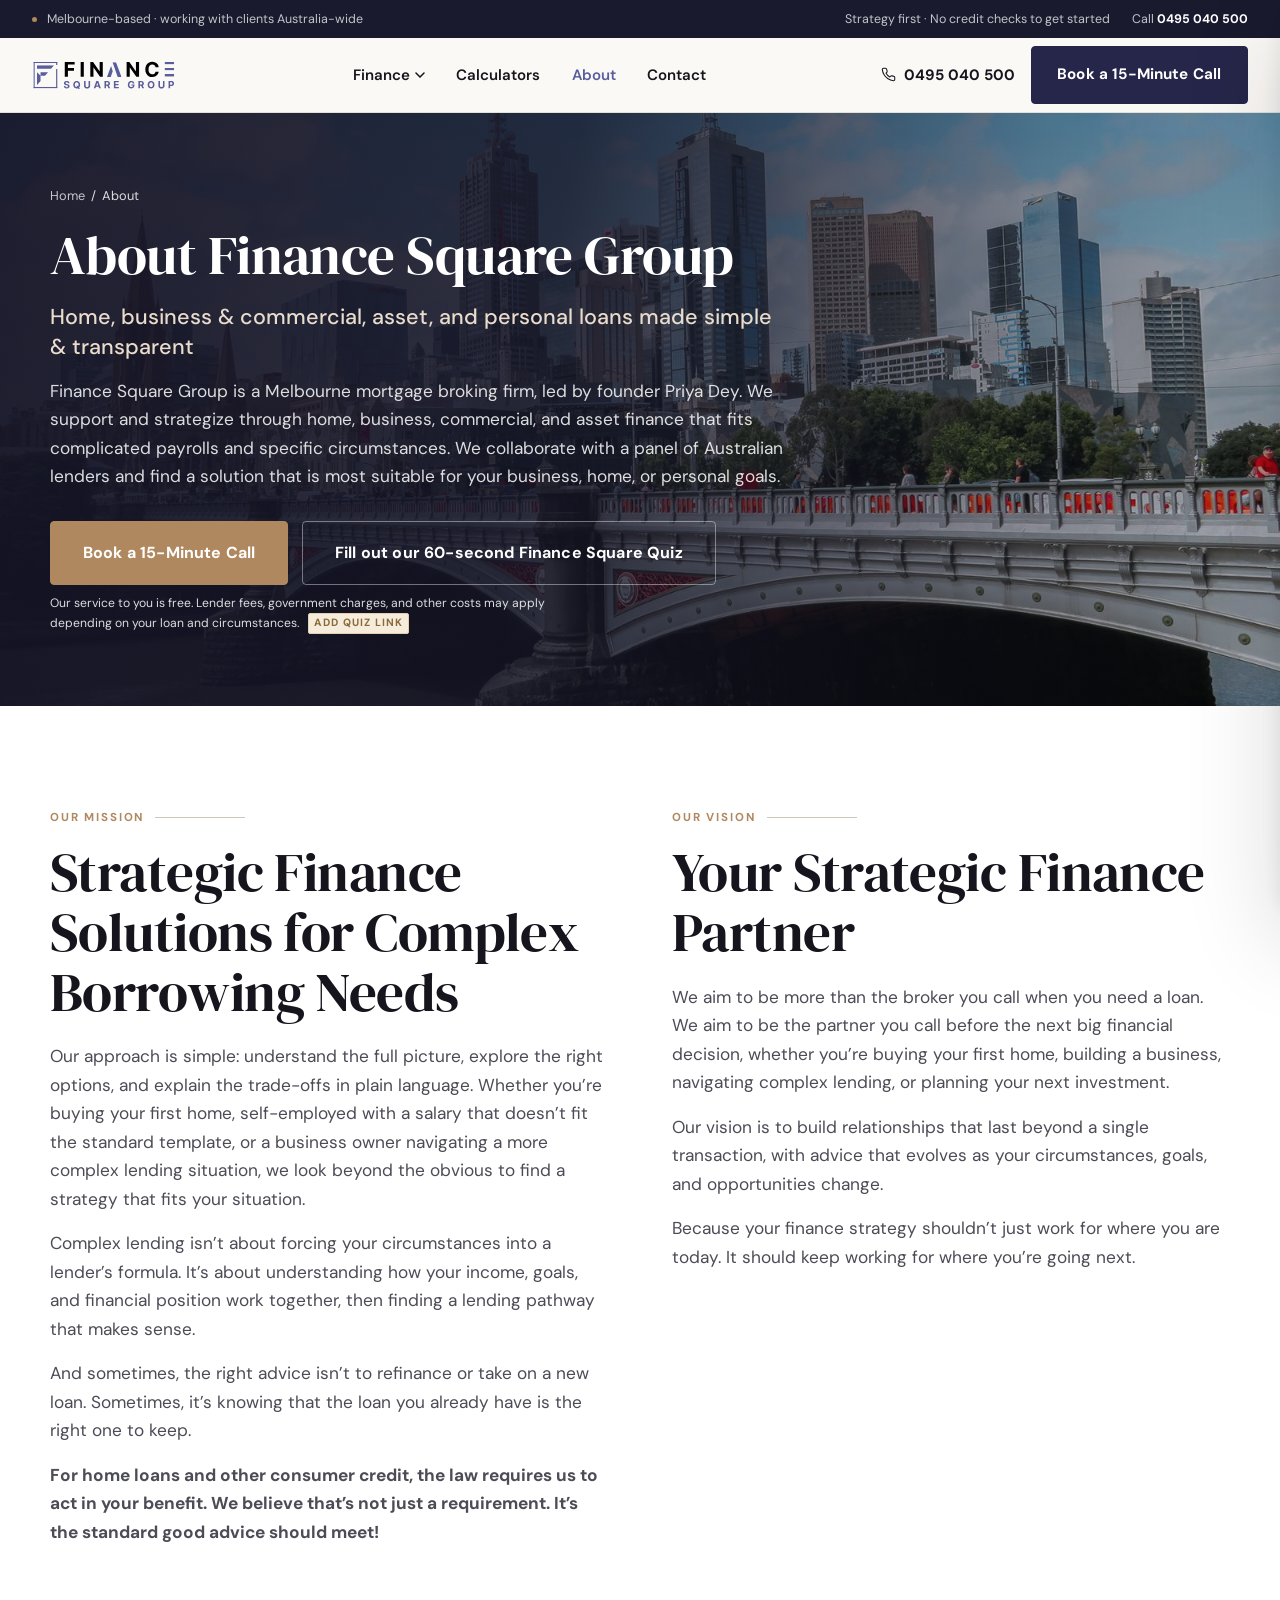
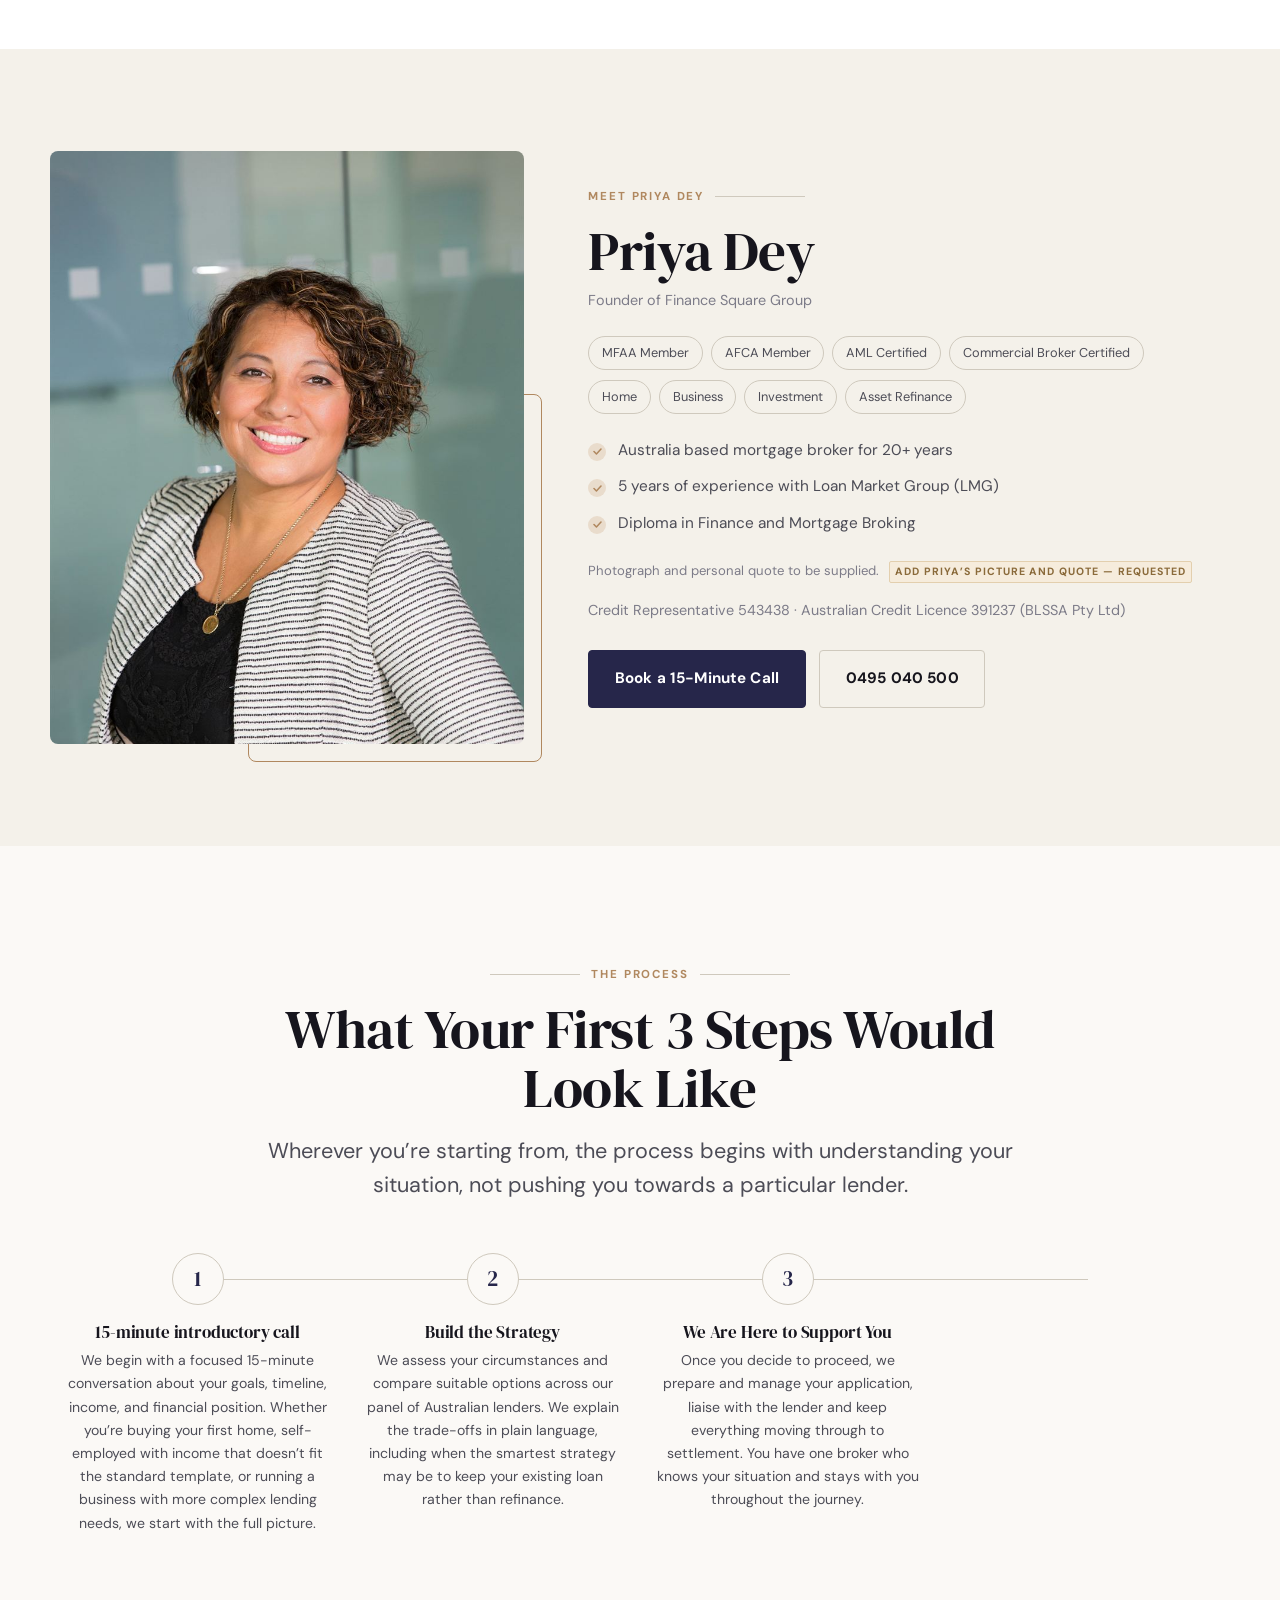
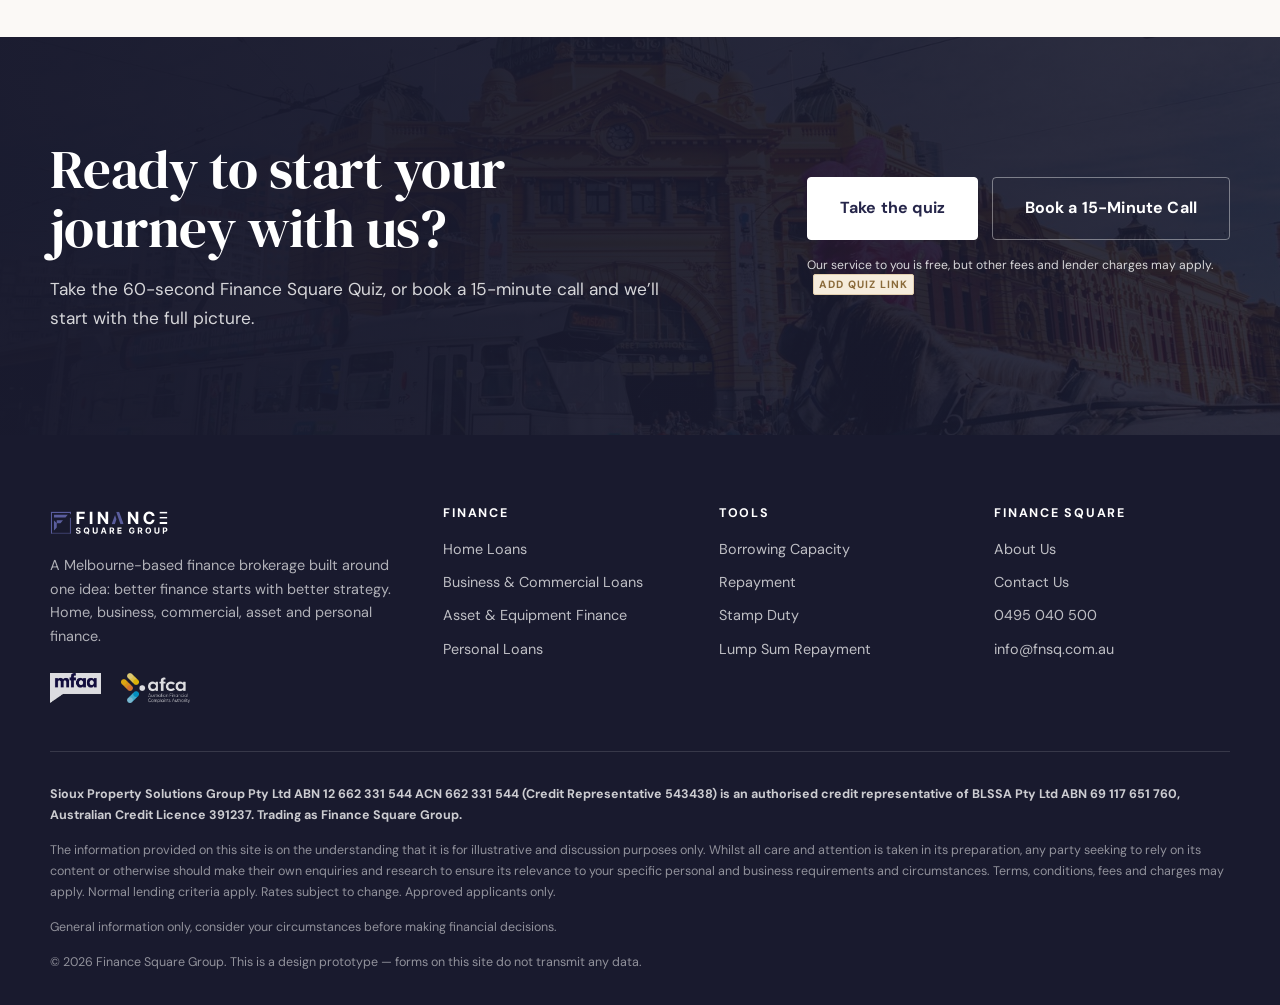
==== commit ab0e2048: "Use the Twilio tracked number 0495 040 500 sitewide Calls now route through the Twilio line wired in" ====
--- a/about.html
+++ b/about.html
@@ -18,7 +18,7 @@
 <div class="utility">
   <div class="wrap-wide">
     <div class="utility-left"><span class="dot" aria-hidden="true"></span><span>Melbourne-based &middot; working with clients Australia-wide</span></div>
-    <div class="utility-right"><span class="hide-md">Strategy first &middot; No credit checks to get started</span><span class="tel">Call <a href="tel:+61450355604">0450 355 604</a></span></div>
+    <div class="utility-right"><span class="hide-md">Strategy first &middot; No credit checks to get started</span><span class="tel">Call <a href="tel:+61495040500">0495 040 500</a></span></div>
   </div>
 </div>
 
@@ -37,7 +37,7 @@
             <a class="mega-item" href="business-commercial-loans.html"><strong>Business &amp; Commercial Loans</strong><span>Secured and unsecured business finance, office and warehouse loans.</span></a>
             <a class="mega-item" href="asset-equipment-finance.html"><strong>Asset &amp; Equipment Finance</strong><span>Truck loans, car loans and equipment loans across every industry.</span></a>
             <a class="mega-item" href="personal-loans.html"><strong>Personal Loans</strong><span>Structured so it still protects your next mortgage or business loan.</span></a>
-            <p class="mega-foot">Not sure which one you need? <a class="arrowlink" href="contact.html">Book a 15-minute call</a> &mdash; our service to you is free, but other fees and lender charges may apply.</p>
+            <p class="mega-foot">Not sure which one you need? <a class="arrowlink" href="get-started.html">Book a 15-minute call</a> &mdash; our service to you is free, but other fees and lender charges may apply.</p>
           </div>
         </li>
         <li><a class="navlink" href="calculators.html">Calculators</a></li>
@@ -45,8 +45,8 @@
         <li><a class="navlink" href="contact.html">Contact</a></li>
       </ul>
       <div class="nav-cta">
-        <a class="nav-tel" href="tel:+61450355604"><svg width="15" height="15" viewBox="0 0 24 24" fill="none" aria-hidden="true"><path d="M22 16.9v3a2 2 0 01-2.2 2 19.8 19.8 0 01-8.6-3.1 19.5 19.5 0 01-6-6A19.8 19.8 0 012.1 4.2 2 2 0 014.1 2h3a2 2 0 012 1.7c.1 1 .4 1.9.7 2.8a2 2 0 01-.5 2.1L8.1 9.9a16 16 0 006 6l1.3-1.2a2 2 0 012.1-.5c.9.3 1.8.6 2.8.7a2 2 0 011.7 2z" stroke="currentColor" stroke-width="1.7" stroke-linejoin="round"/></svg><span class="telnum">0450 355 604</span></a>
-        <a class="btn" href="contact.html">Book a 15-Minute Call</a>
+        <a class="nav-tel" href="tel:+61495040500"><svg width="15" height="15" viewBox="0 0 24 24" fill="none" aria-hidden="true"><path d="M22 16.9v3a2 2 0 01-2.2 2 19.8 19.8 0 01-8.6-3.1 19.5 19.5 0 01-6-6A19.8 19.8 0 012.1 4.2 2 2 0 014.1 2h3a2 2 0 012 1.7c.1 1 .4 1.9.7 2.8a2 2 0 01-.5 2.1L8.1 9.9a16 16 0 006 6l1.3-1.2a2 2 0 012.1-.5c.9.3 1.8.6 2.8.7a2 2 0 011.7 2z" stroke="currentColor" stroke-width="1.7" stroke-linejoin="round"/></svg><span class="telnum">0495 040 500</span></a>
+        <a class="btn" href="get-started.html">Book a 15-Minute Call</a>
         <button class="burger" id="burger" type="button" aria-expanded="false" aria-controls="drawer" aria-label="Open menu"><span></span></button>
       </div>
     </div>
@@ -70,7 +70,7 @@
     <a href="contact.html">Contact</a>
   </nav>
   <div class="drawer-foot">
-    <a class="btn btn--block" href="contact.html">Book a 15-Minute Call</a>
+    <a class="btn btn--block" href="get-started.html">Book a 15-Minute Call</a>
     <p class="freenote">Our service to you is free. Lender fees, government charges, and other costs may apply depending on your loan and circumstances.</p>
   </div>
 </aside>
@@ -89,8 +89,8 @@
         <p class="sub">Home, business &amp; commercial, asset, and personal loans made simple &amp; transparent</p>
         <p>Finance Square Group is a Melbourne mortgage broking firm, led by founder Priya Dey. We support and strategize through home, business, commercial, and asset finance that fits complicated payrolls and specific circumstances. We collaborate with a panel of Australian lenders and find a solution that is most suitable for your business, home, or personal goals.</p>
         <div class="btn-row">
-          <a class="btn btn--tan btn--lg" href="contact.html">Book a 15-Minute Call</a>
-          <a class="btn btn--ghostDark btn--lg" href="contact.html">Fill out our 60-second Finance Square Quiz</a>
+          <a class="btn btn--tan btn--lg" href="get-started.html">Book a 15-Minute Call</a>
+          <a class="btn btn--ghostDark btn--lg" href="quiz.html">Fill out our 60-second Finance Square Quiz</a>
         </div>
         <p class="freenote freenote--dark">Our service to you is free. Lender fees, government charges, and other costs may apply depending on your loan and circumstances. <span class="verify">add quiz link</span></p>
       </div>
@@ -160,8 +160,8 @@
           <p class="small" style="margin-top:1rem">Credit Representative 543438 &middot; Australian Credit Licence 391237 (BLSSA Pty Ltd)</p>
 
           <div class="btn-row" style="margin-top:1.75rem">
-            <a class="btn" href="contact.html">Book a 15-Minute Call</a>
-            <a class="btn btn--ghost" href="tel:+61450355604">0450 355 604</a>
+            <a class="btn" href="get-started.html">Book a 15-Minute Call</a>
+            <a class="btn btn--ghost" href="tel:+61495040500">0495 040 500</a>
           </div>
         </div>
       </div>
@@ -195,8 +195,8 @@
         </div>
         <div>
           <div class="btn-row">
-            <a class="btn btn--onDark btn--lg" href="contact.html">Take the quiz</a>
-            <a class="btn btn--ghostDark btn--lg" href="contact.html">Book a 15-Minute Call</a>
+            <a class="btn btn--onDark btn--lg" href="quiz.html">Take the quiz</a>
+            <a class="btn btn--ghostDark btn--lg" href="get-started.html">Book a 15-Minute Call</a>
           </div>
           <p class="freenote freenote--dark">Our service to you is free, but other fees and lender charges may apply. <span class="verify">add quiz link</span></p>
         </div>
@@ -231,7 +231,7 @@
       <div><h4>Finance Square</h4><ul>
         <li><a href="about.html">About Us</a></li>
         <li><a href="contact.html">Contact Us</a></li>
-        <li><a href="tel:+61450355604">0450 355 604</a></li>
+        <li><a href="tel:+61495040500">0495 040 500</a></li>
         <li><a href="mailto:info@fnsq.com.au">info@fnsq.com.au</a></li>
       </ul></div>
     </div>
@@ -245,8 +245,8 @@
 </footer>
 
 <div class="mobilebar" id="mobilebar">
-  <a class="btn btn--ghost" href="tel:+61450355604">Call now</a>
-  <a class="btn" href="contact.html">Book a call</a>
+  <a class="btn btn--ghost" href="tel:+61495040500">Call now</a>
+  <a class="btn" href="get-started.html">Book a call</a>
 </div>
 
 <script src="js/site.js"></script>
--- a/css/styles.css
+++ b/css/styles.css
@@ -543,11 +543,16 @@
 
 /* 21.1 Hero slider ------------------------------------------------------ */
 .hslider{position:relative;isolation:isolate;background:var(--indigo-night);overflow:hidden}
+/* The outgoing slide clears before the incoming one arrives, so the two
+   sets of headline copy never overlap mid-crossfade. */
 .hslide{
   position:absolute;inset:0;opacity:0;visibility:hidden;
-  transition:opacity .7s var(--ease),visibility 0s .7s
-}
-.hslide[data-on="true"]{opacity:1;visibility:visible;transition:opacity .7s var(--ease),visibility 0s}
+  transition:opacity .28s var(--ease),visibility 0s .28s
+}
+.hslide[data-on="true"]{
+  opacity:1;visibility:visible;
+  transition:opacity .45s var(--ease) .28s,visibility 0s
+}
 .hslide:first-child{position:relative}
 .hslide-media{position:absolute;inset:0;z-index:-2}
 .hslide-media img{width:100%;height:100%;object-fit:cover;object-position:60% 50%}
@@ -696,3 +701,61 @@
 .legalblock{font-size:.78rem;line-height:1.7;color:rgba(255,255,255,.52)}
 .legalblock p+p{margin-top:.85rem}
 .legalblock strong{color:rgba(255,255,255,.78)}
+
+/* 22 Panorama blocks ----------------------------------------------------- */
+/* Navy/gold "Advisory" section treatment ported from the Panorama build.
+   Scoped to .pn so the rest of Concept 1 keeps its own palette. */
+.pn{
+  --pn-navy:#132644;
+  --pn-gold:#a87c2e;
+  --pn-cream:#f5efe3;
+  --pn-cream-tx:#f4eee0;
+  --pn-cream-tx-dim:rgba(244,238,224,.75);
+  --pn-ink:#1d2434;
+  --pn-ink-dim:rgba(29,36,52,.7);
+  --pn-ink-faint:rgba(29,36,52,.45);
+  --pn-line:rgba(29,36,52,.14);
+  --pn-line-cream:rgba(244,238,224,.22);
+  --pn-serif:"Roboto",system-ui,sans-serif;
+  --pn-sans:"Poppins",system-ui,sans-serif;
+  font-family:var(--pn-sans);
+  color:var(--pn-ink);
+}
+.pn h2,.pn h3{font-family:var(--pn-serif);font-weight:700;line-height:1.16;letter-spacing:-.015em;color:var(--pn-navy)}
+.pn h2{font-size:clamp(1.9rem,3.2vw,2.6rem)}
+.pn p{color:var(--pn-ink-dim);line-height:1.75}
+.pn-eyebrow{font-weight:600;font-size:.72rem;letter-spacing:.22em;text-transform:uppercase;color:var(--pn-gold);display:inline-flex;align-items:center;gap:14px}
+.pn-eyebrow::before{content:"";width:34px;height:1px;background:var(--pn-gold)}
+.pn-btn{display:inline-block;text-decoration:none;background:var(--pn-navy);color:var(--pn-cream-tx);font-family:var(--pn-sans);font-weight:600;font-size:.9rem;letter-spacing:.01em;padding:17px 30px;border-top:2px solid transparent;transition:background .3s ease,border-color .3s ease}
+.pn-btn:hover{background:#0e1c33;border-top-color:var(--pn-gold)}
+
+/* 22.1 Split block (image + numbered rows) ------------------------------- */
+.pn-split{background:var(--pn-cream);border-top:1px solid var(--pn-line);border-bottom:1px solid var(--pn-line)}
+.pn-split-grid{display:grid;grid-template-columns:.9fr 1.1fr;gap:6vw;align-items:center}
+.pn-photo{position:relative}
+.pn-photo img{width:100%;aspect-ratio:1/1;object-fit:cover;box-shadow:0 40px 80px -30px rgba(19,38,68,.35)}
+.pn-photo::after{content:"";position:absolute;left:0;right:0;top:0;height:4px;background:var(--pn-gold)}
+.pn-list{list-style:none;margin-top:26px;padding:0}
+.pn-list li{display:flex;gap:16px;padding:14px 0;border-top:1px solid var(--pn-line);font-size:.95rem;color:var(--pn-ink-dim);align-items:baseline}
+.pn-list li:last-child{border-bottom:1px solid var(--pn-line)}
+.pn-list .n{color:var(--pn-gold);font-family:var(--pn-serif);font-style:italic;flex-shrink:0}
+.pn-note{margin-top:22px;font-size:.8rem;color:var(--pn-ink-faint)}
+
+/* 22.2 Two-tone card (white copy panel + navy list panel) ---------------- */
+.pn-band{background:var(--pn-cream)}
+.pn-card{background:#fff;box-shadow:0 30px 70px -30px rgba(19,38,68,.25);display:grid;grid-template-columns:1.1fr .9fr}
+.pn-card-in{padding:clamp(30px,4vw,54px);border-right:1px solid var(--pn-line)}
+.pn-card-in .prose p+p{margin-top:1.1rem}
+.pn-card-out{padding:clamp(30px,4vw,54px);background:var(--pn-navy);color:var(--pn-cream-tx);display:flex;flex-direction:column;justify-content:center}
+.pn-card-out .ok{font-size:.7rem;font-weight:600;letter-spacing:.2em;text-transform:uppercase;color:var(--pn-gold)}
+.pn-card-out h3{font-family:var(--pn-serif);font-weight:700;font-size:clamp(1.4rem,2.4vw,1.9rem);color:var(--pn-cream-tx);margin:14px 0 10px}
+.pn-rows{list-style:none;margin:16px 0 0;padding:0;border-top:1px solid var(--pn-line-cream)}
+.pn-rows li{display:flex;gap:16px;align-items:baseline;padding:13px 0;border-bottom:1px solid var(--pn-line-cream);font-size:.88rem;color:var(--pn-cream-tx-dim)}
+.pn-rows .n{font-family:var(--pn-serif);font-weight:700;font-size:.78rem;color:var(--pn-gold);flex-shrink:0}
+
+@media(max-width:900px){
+  .pn-split-grid{grid-template-columns:1fr;gap:44px}
+  .pn-photo{order:-1}
+  .pn-card{grid-template-columns:1fr}
+  .pn-card-in{border-right:none;border-bottom:1px solid var(--pn-line)}
+}
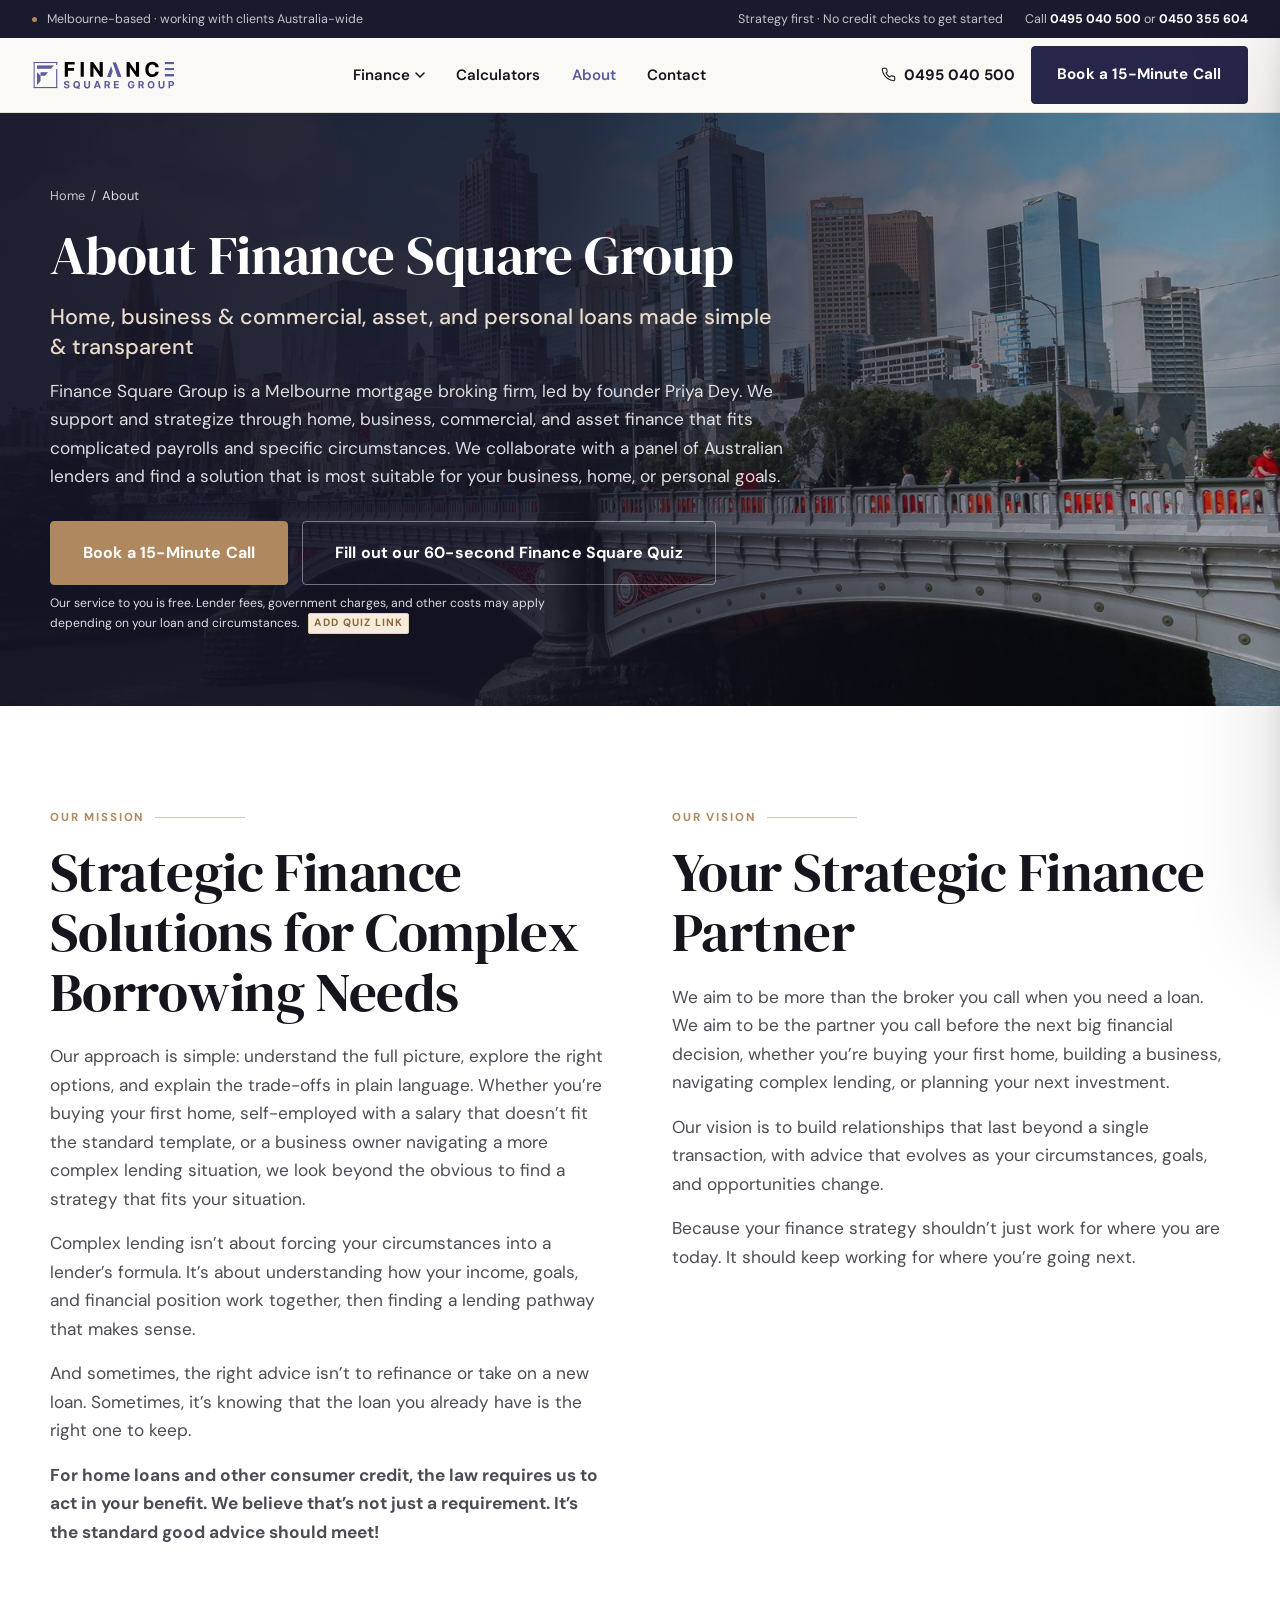
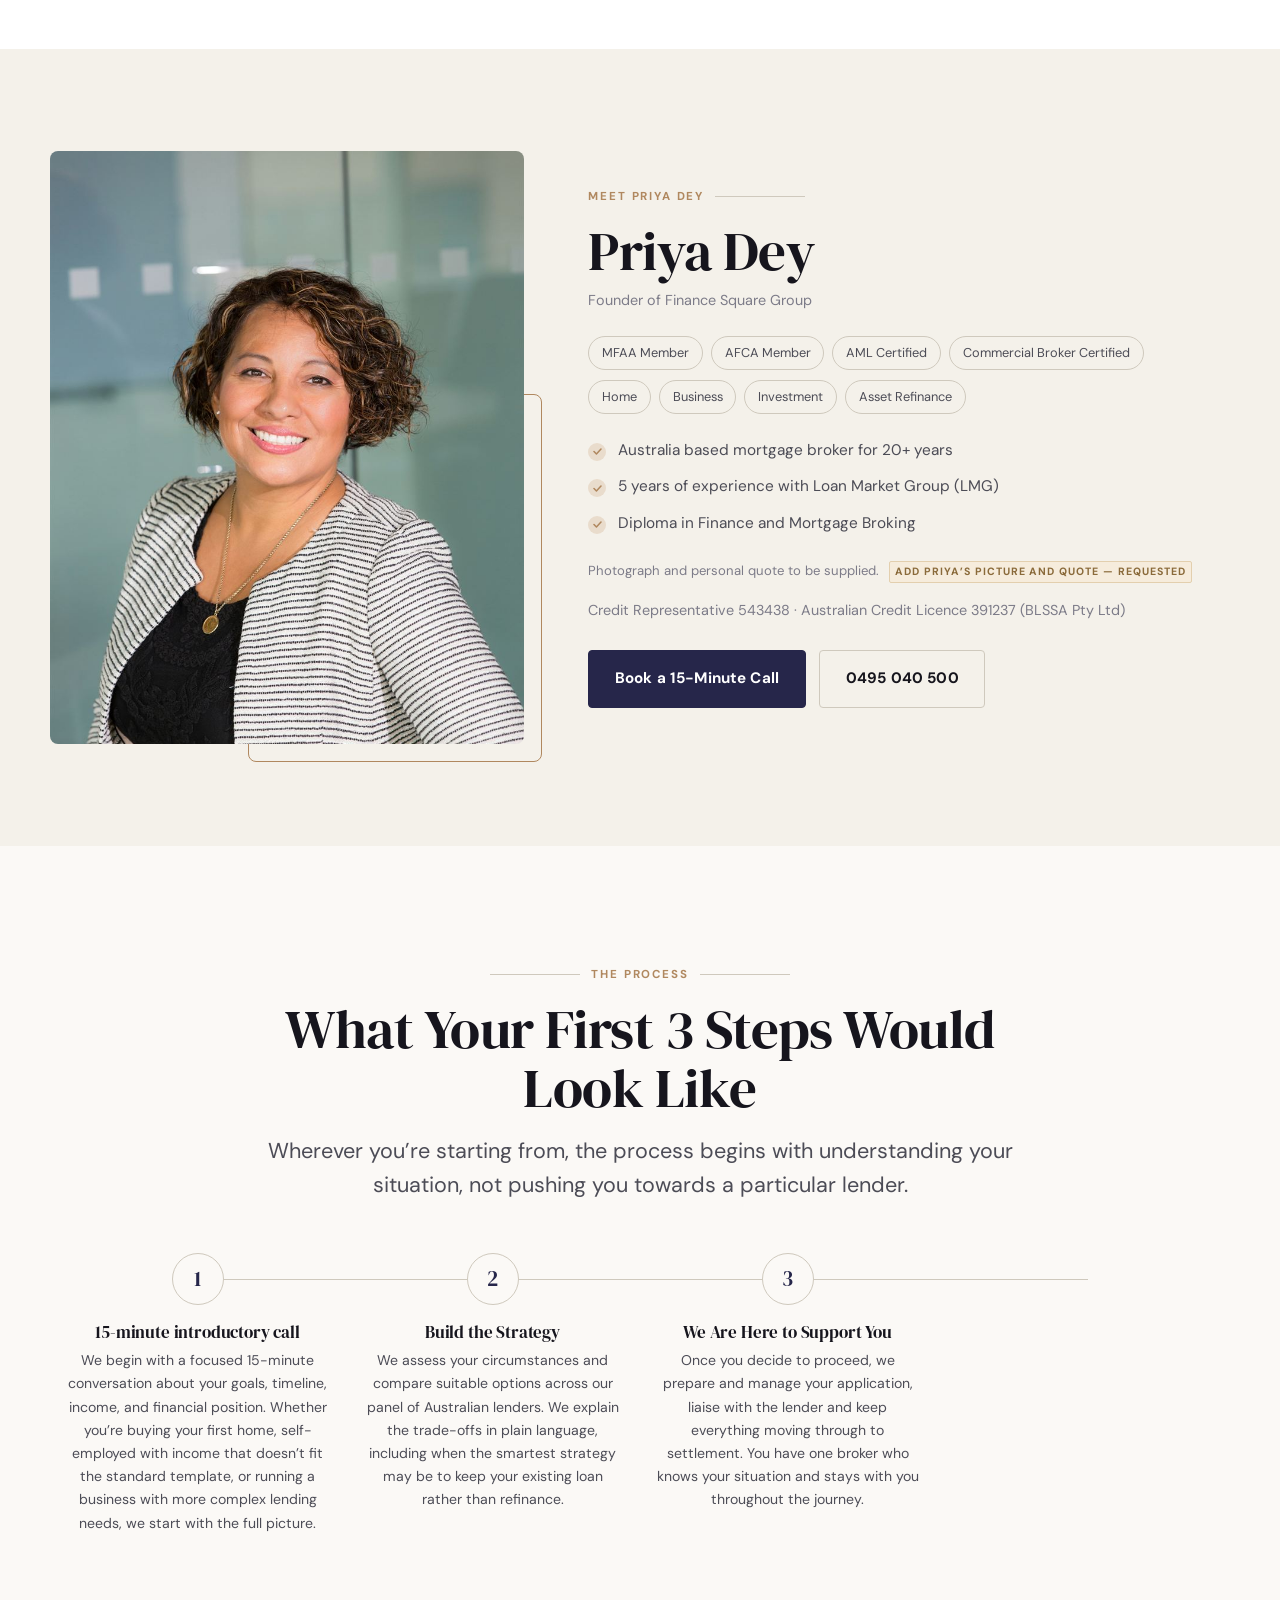
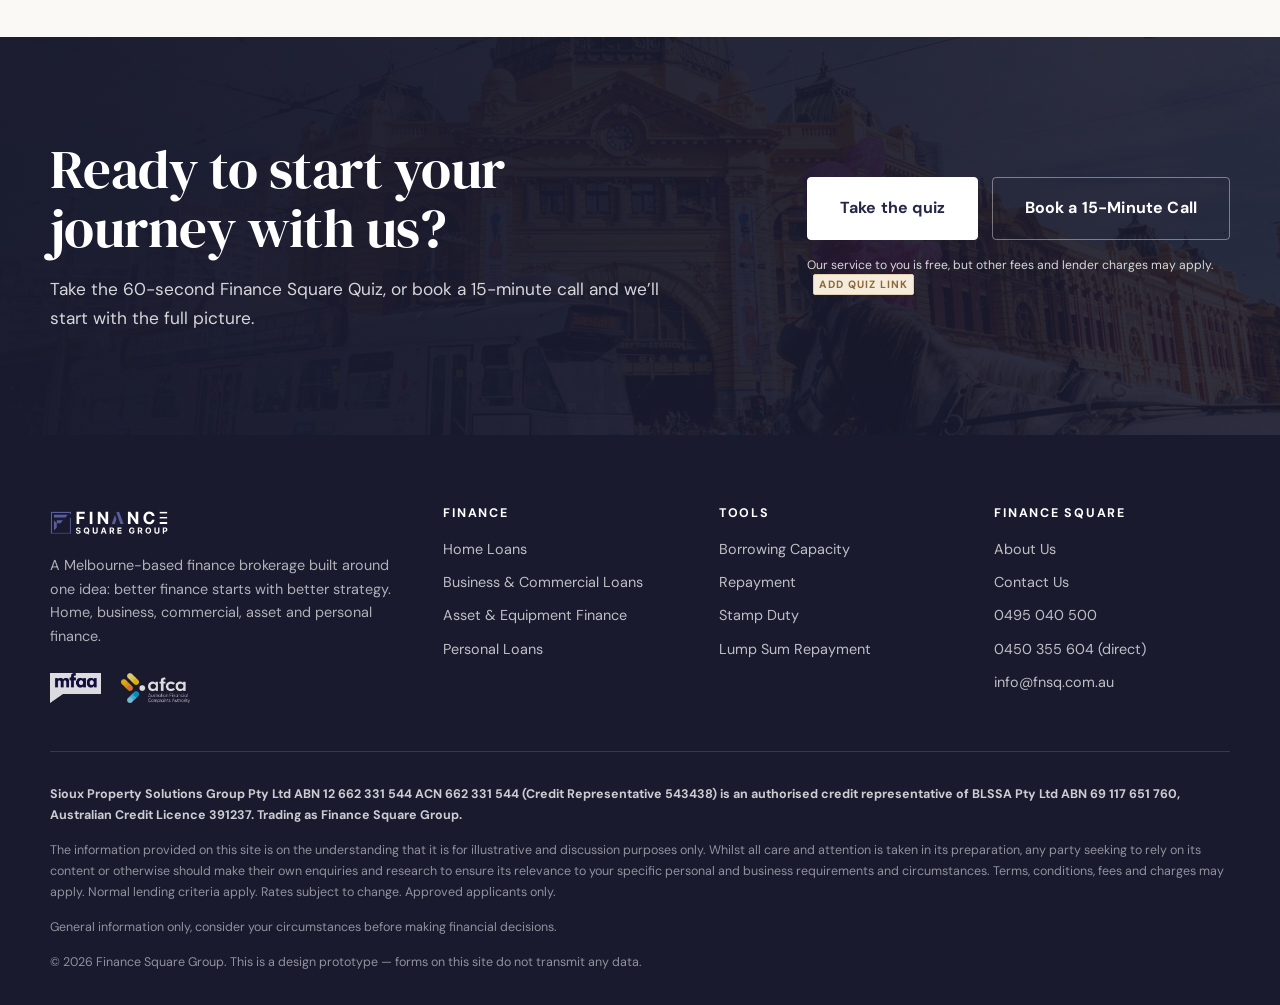
==== commit 3d2020bc: "Show both contact numbers across the site The Twilio tracked line stays the primary call-to-action s" ====
--- a/about.html
+++ b/about.html
@@ -18,7 +18,7 @@
 <div class="utility">
   <div class="wrap-wide">
     <div class="utility-left"><span class="dot" aria-hidden="true"></span><span>Melbourne-based &middot; working with clients Australia-wide</span></div>
-    <div class="utility-right"><span class="hide-md">Strategy first &middot; No credit checks to get started</span><span class="tel">Call <a href="tel:+61495040500">0495 040 500</a></span></div>
+    <div class="utility-right"><span class="hide-md">Strategy first &middot; No credit checks to get started</span><span class="tel">Call <a href="tel:+61495040500">0495 040 500</a><span class="hide-md"> or <a href="tel:+61450355604">0450 355 604</a></span></span></div>
   </div>
 </div>
 
@@ -231,7 +231,7 @@
       <div><h4>Finance Square</h4><ul>
         <li><a href="about.html">About Us</a></li>
         <li><a href="contact.html">Contact Us</a></li>
-        <li><a href="tel:+61495040500">0495 040 500</a></li>
+        <li><a href="tel:+61495040500">0495 040 500</a></li><li><a href="tel:+61450355604">0450 355 604 (direct)</a></li>
         <li><a href="mailto:info@fnsq.com.au">info@fnsq.com.au</a></li>
       </ul></div>
     </div>
